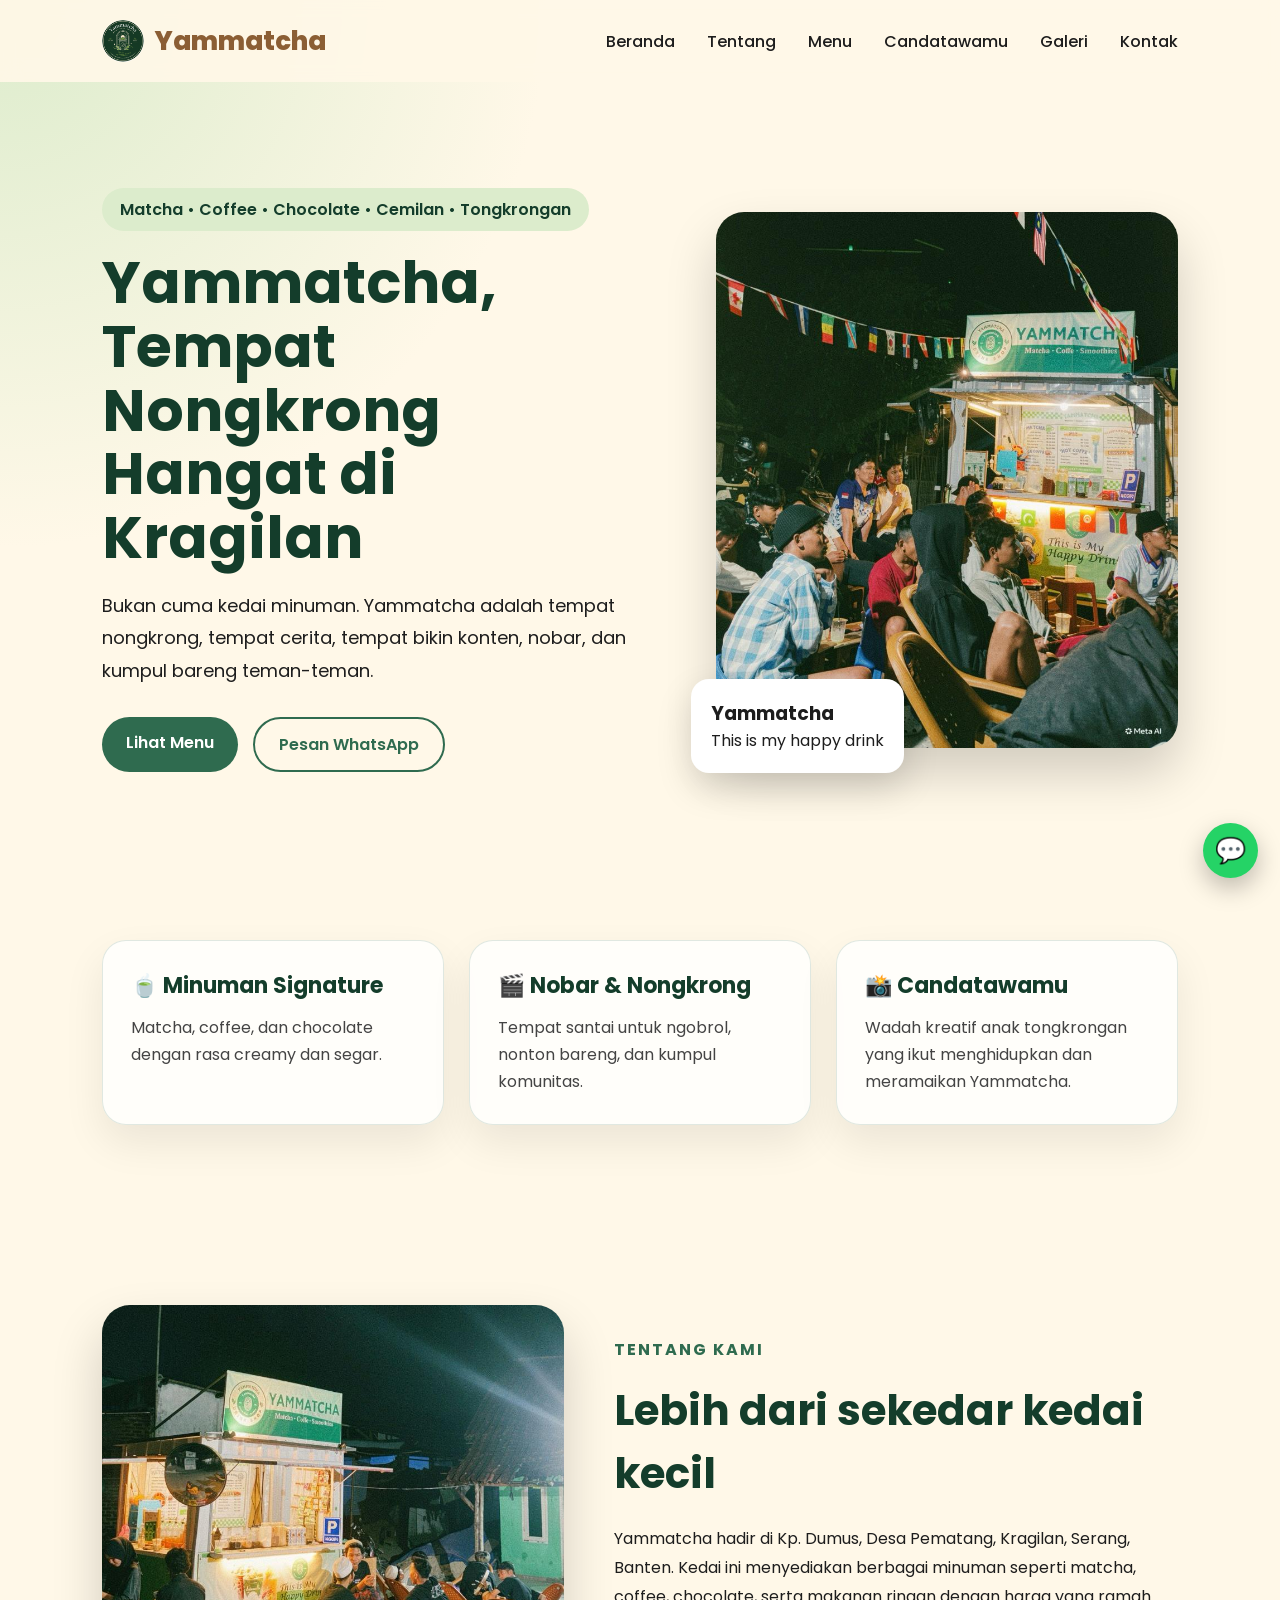
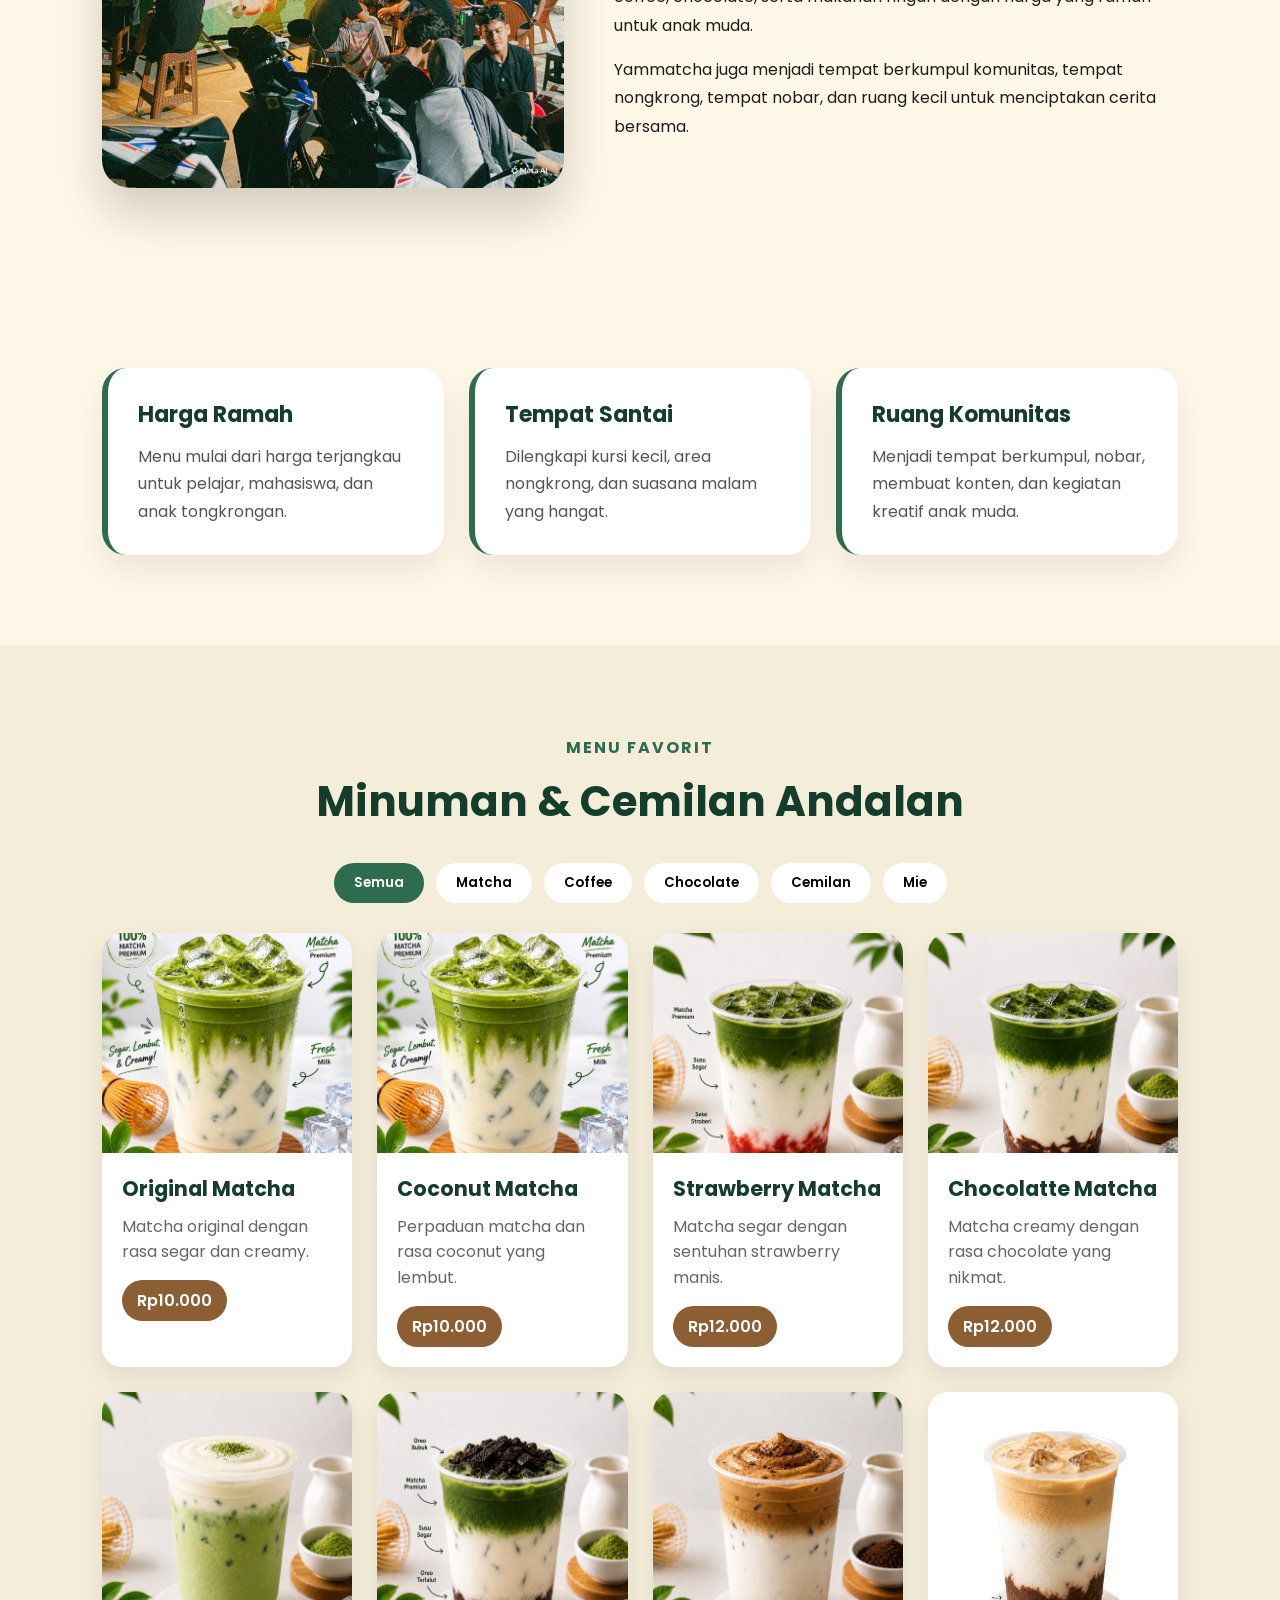
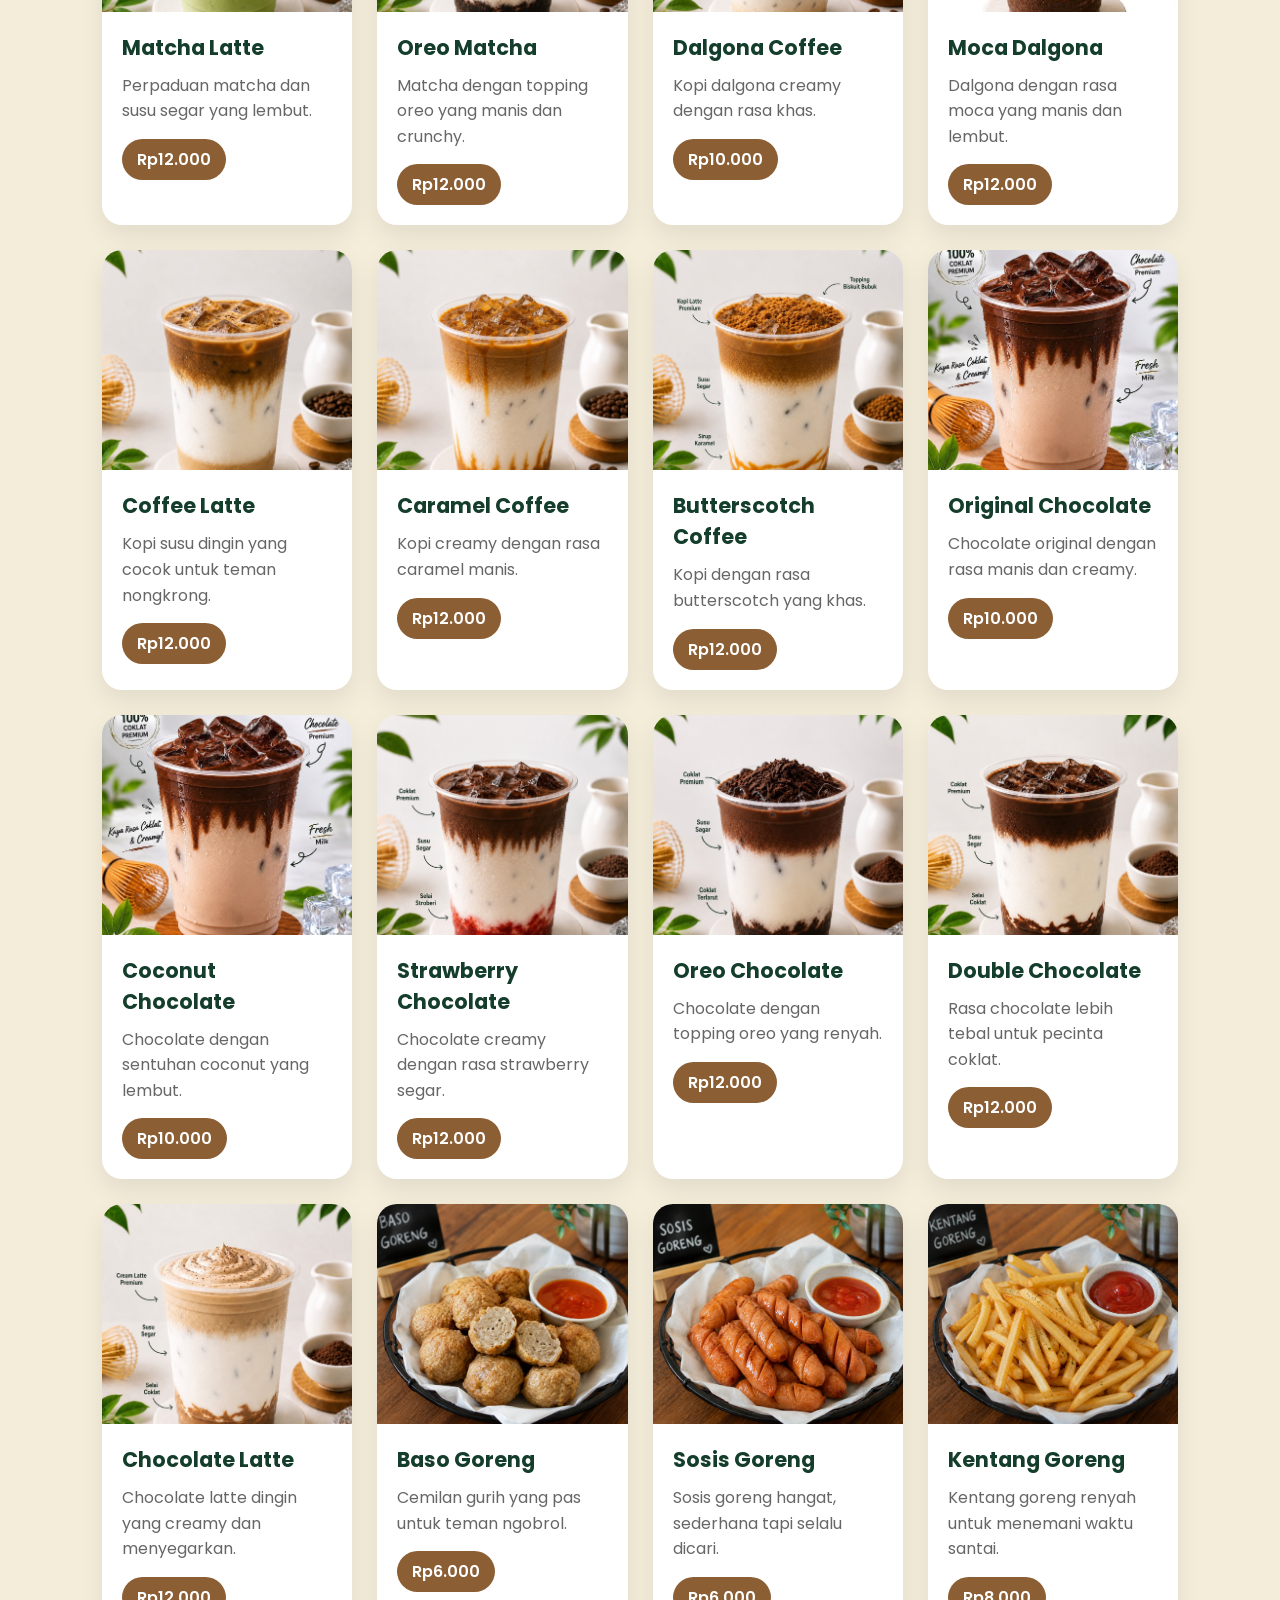
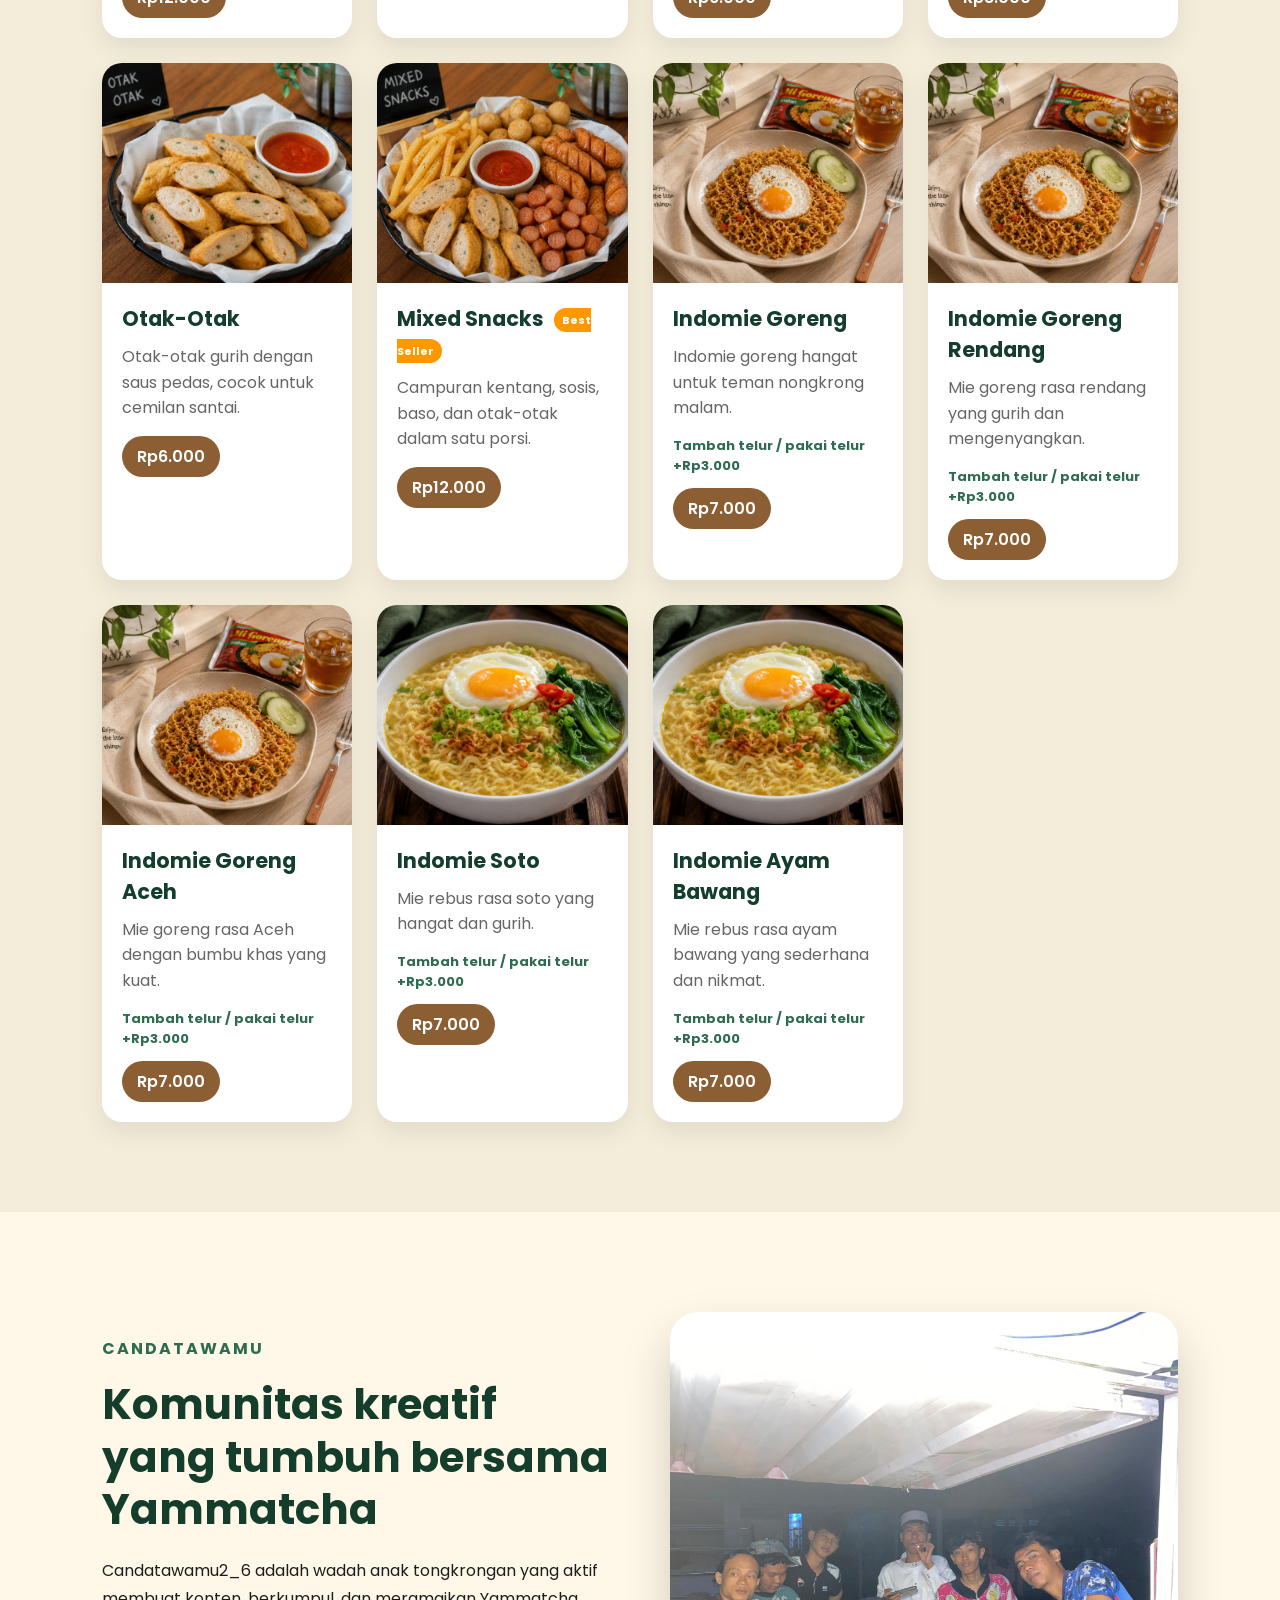
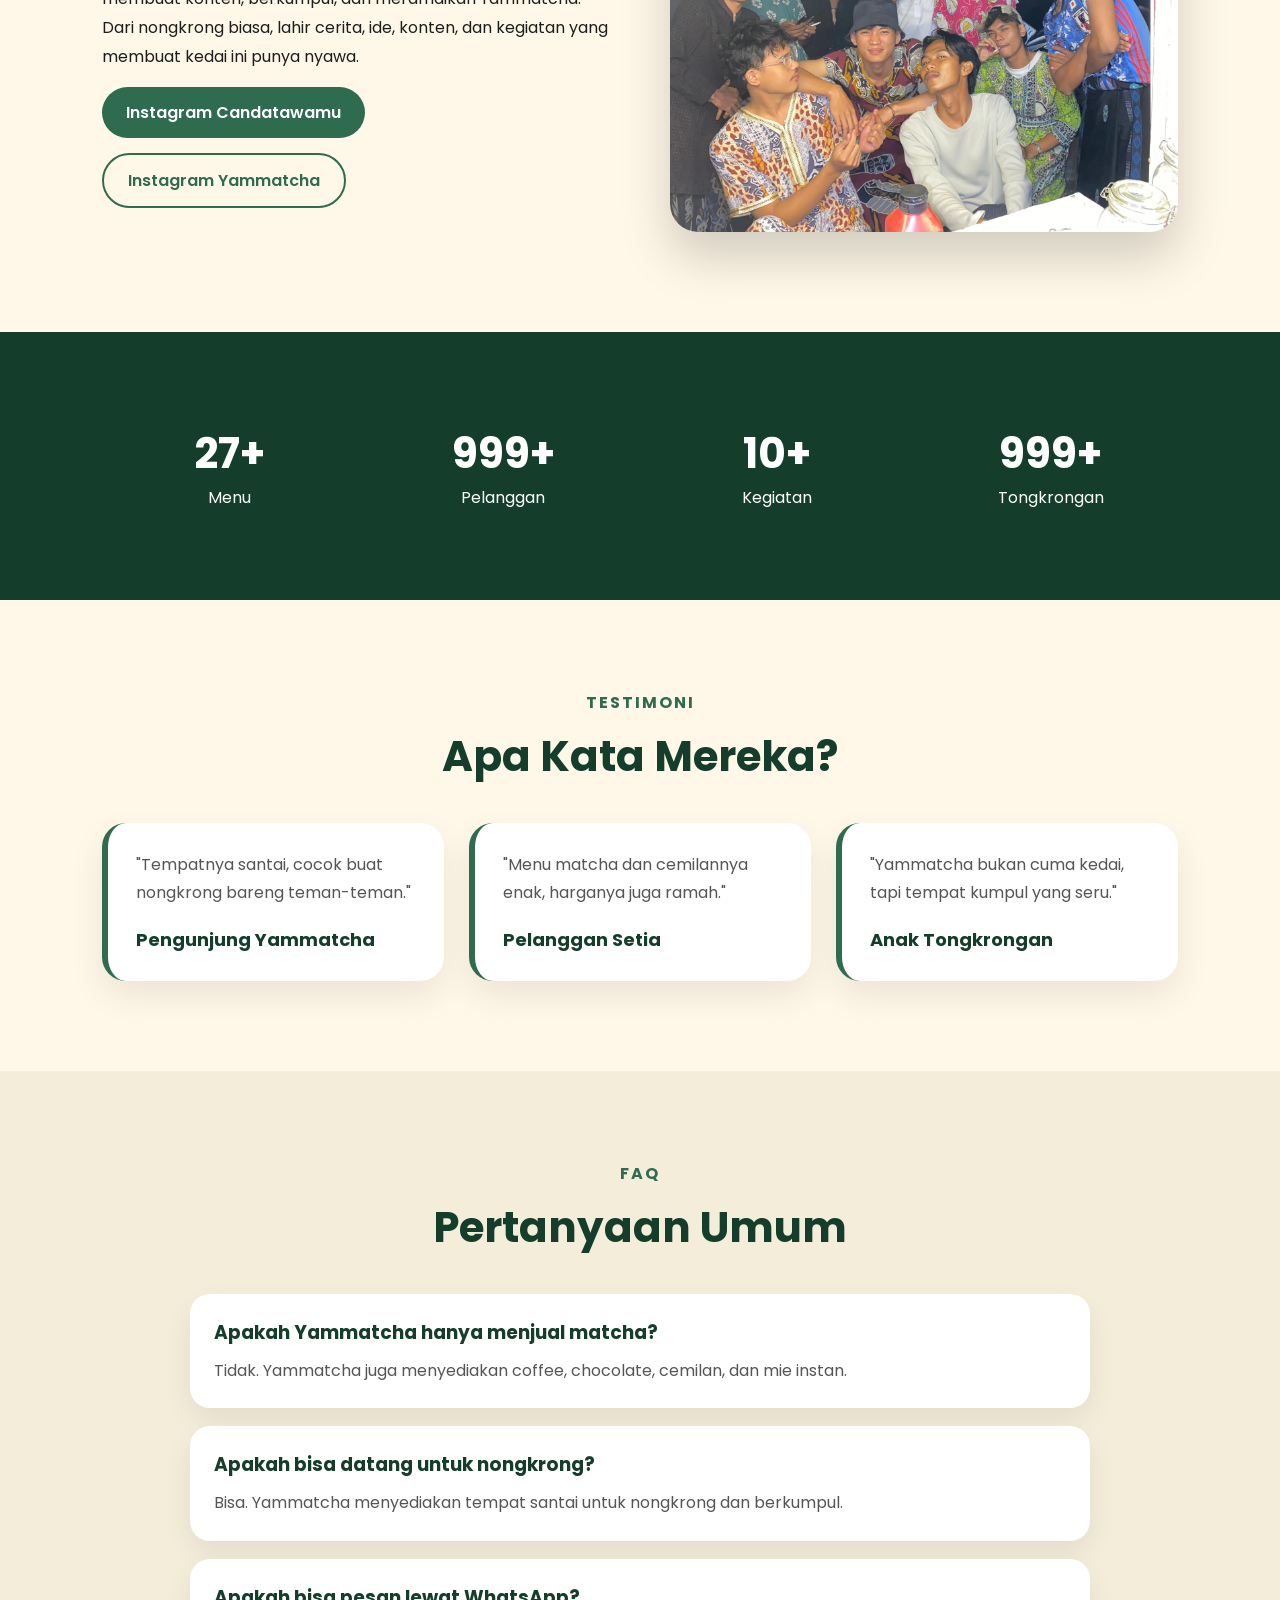
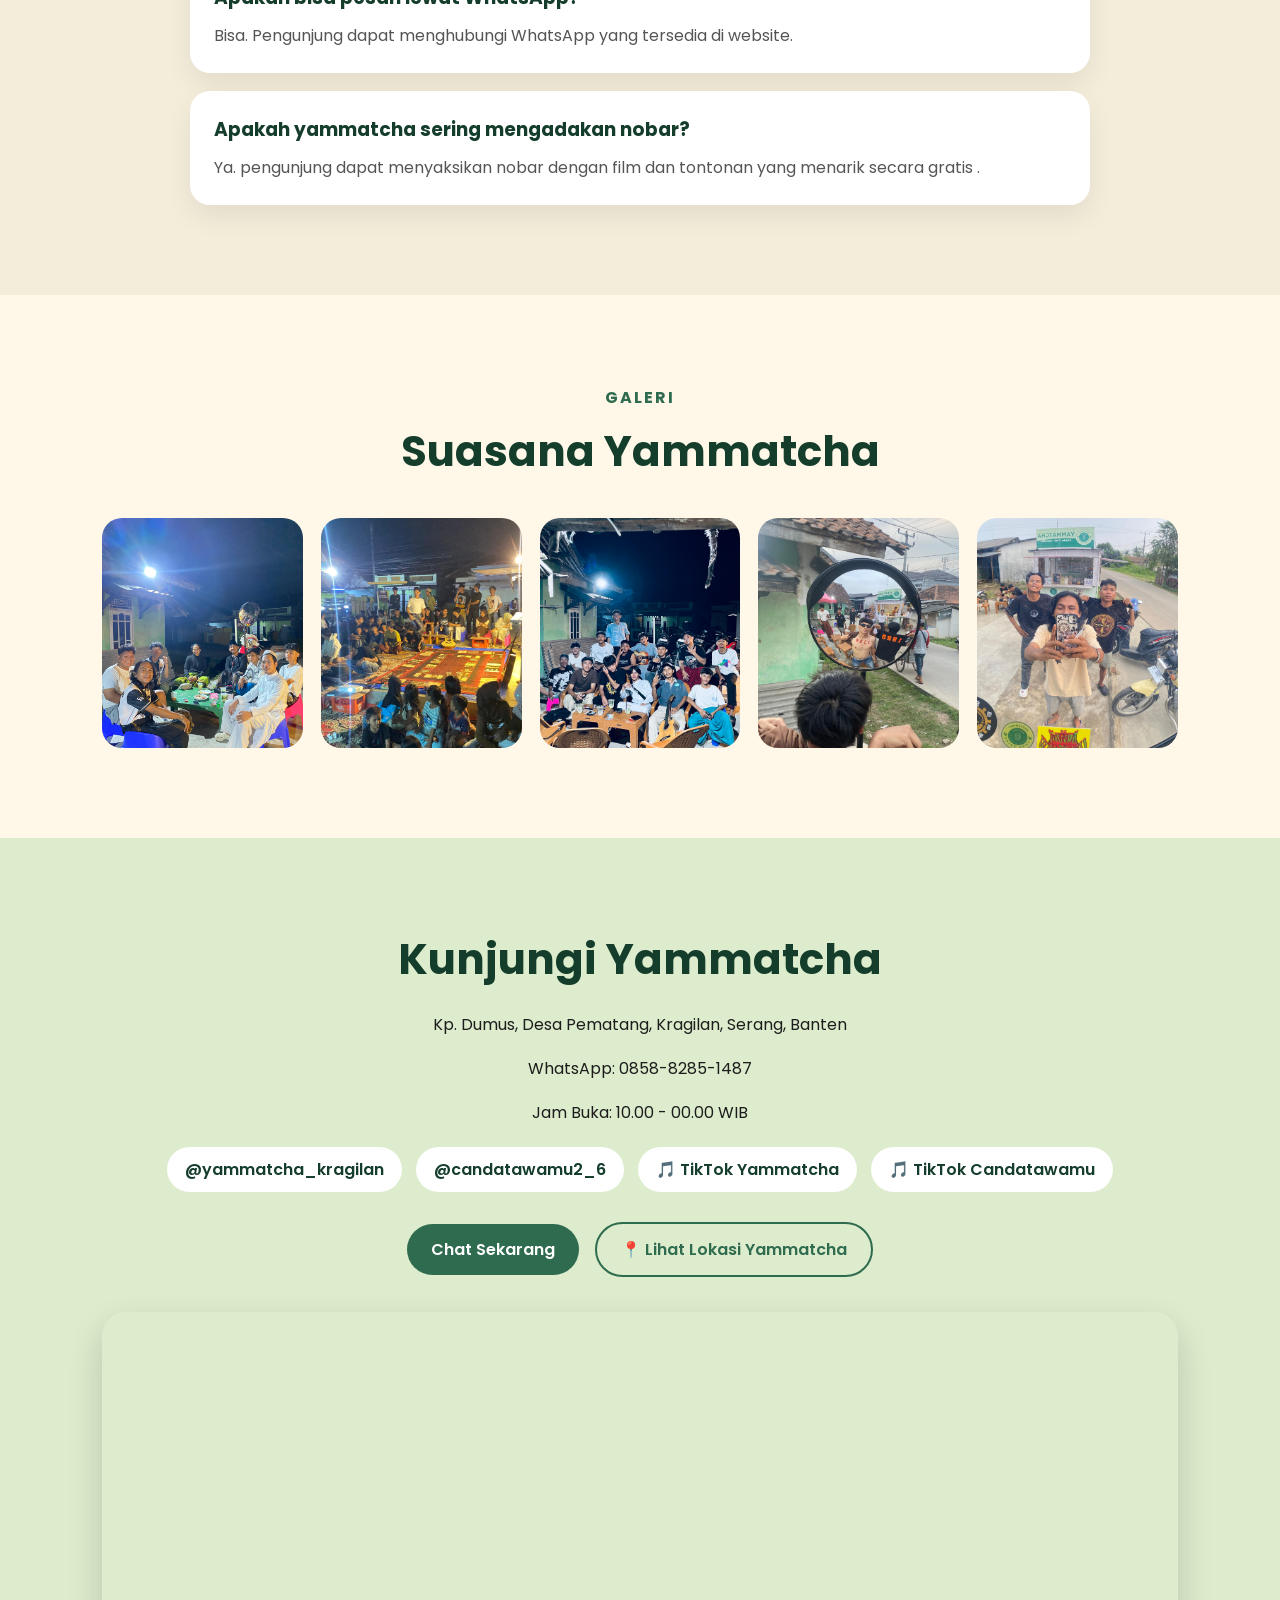
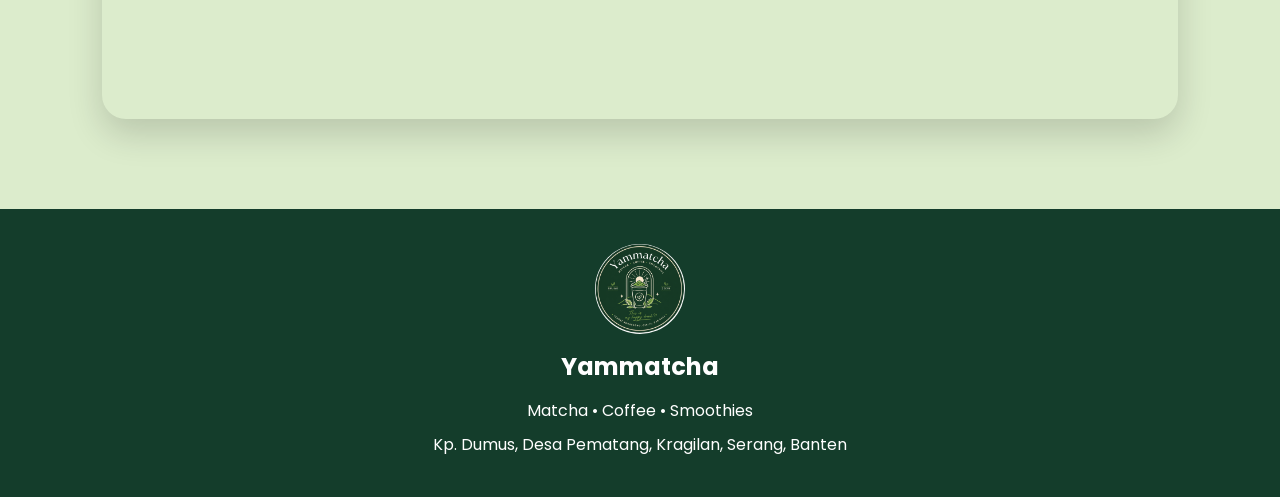
==== index.html @ e0a67d0a "first commit" ====
<!doctype html>
<html lang="id">
  <head>
    <meta charset="UTF-8" />
    <meta name="viewport" content="width=device-width, initial-scale=1.0" />
    <title>Yammatcha | Matcha, Coffee & Tongkrongan</title>
    <link rel="icon" href="img/logo-yammatcha.png" type="image/png" />
    <link rel="stylesheet" href="style.css" />
    <link rel="icon" href="img/logo.png" />

    <link rel="preconnect" href="https://fonts.googleapis.com" />
    <link
      href="https://fonts.googleapis.com/css2?family=Poppins:wght@400;500;600;700;800&family=Playfair+Display:wght@700&display=swap"
      rel="stylesheet"
    />
    <meta property="og:title" content="Yammatcha" />
    <meta
      property="og:description"
      content="Matcha, Coffee, Cemilan & Tongkrongan Kreatif di Kragilan"
    />
    <meta property="og:image" content="img/logo-yammatcha.png" />
  </head>

  <body>
    <header class="header">
      <a href="#home" class="logo">
        <img src="img/logo-yammatcha.png" alt="Logo Yammatcha" />
        <span>Yammatcha</span>
      </a>

      <nav class="navbar" id="navbar">
        <a href="#home">Beranda</a>
        <a href="#about">Tentang</a>
        <a href="#menu">Menu</a>
        <a href="#community">Candatawamu</a>
        <a href="#gallery">Galeri</a>
        <a href="#contact">Kontak</a>
      </nav>

      <button class="menu-btn" id="menuBtn">☰</button>
    </header>

    <section class="hero" id="home">
      <div class="hero-content">
        <p class="badge">Matcha • Coffee • Chocolate • Cemilan • Tongkrongan</p>
        <h1>Yammatcha, Tempat Nongkrong Hangat di Kragilan</h1>
        <p class="hero-text">
          Bukan cuma kedai minuman. Yammatcha adalah tempat nongkrong, tempat
          cerita, tempat bikin konten, nobar, dan kumpul bareng teman-teman.
        </p>

        <div class="hero-buttons">
          <a href="#menu" class="btn primary">Lihat Menu</a>
          <a
            href="https://wa.me/6285882851487"
            target="_blank"
            rel="noopener noreferrer"
            class="btn secondary"
          >
            Pesan WhatsApp
          </a>
        </div>
      </div>

      <div class="hero-card">
        <img src="img/profileyammatcha2.jpg" alt="Kedai Yammatcha" />
        <div class="floating-card">
          <h3>Yammatcha</h3>
          <p>This is my happy drink</p>
        </div>
      </div>
    </section>

    <section class="highlight">
      <div class="highlight-card">
        <h3>🍵 Minuman Signature</h3>
        <p>Matcha, coffee, dan chocolate dengan rasa creamy dan segar.</p>
      </div>

      <div class="highlight-card">
        <h3>🎬 Nobar & Nongkrong</h3>
        <p>Tempat santai untuk ngobrol, nonton bareng, dan kumpul komunitas.</p>
      </div>

      <div class="highlight-card">
        <h3>📸 Candatawamu</h3>
        <p>
          Wadah kreatif anak tongkrongan yang ikut menghidupkan dan meramaikan
          Yammatcha.
        </p>
      </div>
    </section>

    <section class="about" id="about">
      <div class="about-img">
        <img src="img/malambaru.jpg" alt="Suasana Kedai Yammatcha" />
      </div>

      <div class="about-text">
        <p class="section-label">Tentang Kami</p>
        <h2>Lebih dari sekedar kedai kecil</h2>
        <p>
          Yammatcha hadir di Kp. Dumus, Desa Pematang, Kragilan, Serang, Banten.
          Kedai ini menyediakan berbagai minuman seperti matcha, coffee,
          chocolate, serta makanan ringan dengan harga yang ramah untuk anak
          muda.
        </p>
        <p>
          Yammatcha juga menjadi tempat berkumpul komunitas, tempat nongkrong,
          tempat nobar, dan ruang kecil untuk menciptakan cerita bersama.
        </p>
      </div>
    </section>

    <section class="features">
      <div class="feature-card">
        <h3>Harga Ramah</h3>
        <p>
          Menu mulai dari harga terjangkau untuk pelajar, mahasiswa, dan anak
          tongkrongan.
        </p>
      </div>

      <div class="feature-card">
        <h3>Tempat Santai</h3>
        <p>
          Dilengkapi kursi kecil, area nongkrong, dan suasana malam yang hangat.
        </p>
      </div>

      <div class="feature-card">
        <h3>Ruang Komunitas</h3>
        <p>
          Menjadi tempat berkumpul, nobar, membuat konten, dan kegiatan kreatif
          anak muda.
        </p>
      </div>
    </section>

    <section class="menu-section" id="menu">
      <p class="section-label center">Menu Favorit</p>
      <h2 class="center-title">Minuman & Cemilan Andalan</h2>

      <div class="filter-buttons">
        <button class="filter active" data-category="all">Semua</button>
        <button class="filter" data-category="matcha">Matcha</button>
        <button class="filter" data-category="coffee">Coffee</button>
        <button class="filter" data-category="chocolate">Chocolate</button>
        <button class="filter" data-category="cemilan">Cemilan</button>
        <button class="filter" data-category="mie">Mie</button>
      </div>

      <div class="menu-grid">
        <div
          class="menu-card"
          data-category="matcha"
          data-name="Original Matcha"
          data-price="Rp10.000"
          data-desc="Matcha original dengan rasa segar dan creamy."
          data-img="img/menu/original-matcha.jpg"
        >
          <div class="menu-img">
            <img src="img/menu/original-matcha.jpg" alt="Original Matcha" />
          </div>
          <div class="menu-info">
            <h3>Original Matcha</h3>
            <p>Matcha original dengan rasa segar dan creamy.</p>
            <span>Rp10.000</span>
          </div>
        </div>

        <div
          class="menu-card"
          data-category="matcha"
          data-name="Coconut Matcha"
          data-price="Rp10.000"
          data-desc="Perpaduan matcha dan rasa coconut yang lembut."
          data-img="img/menu/coconut-matcha.jpg"
        >
          <div class="menu-img">
            <img src="img/menu/coconut-matcha.jpg" alt="Coconut Matcha" />
          </div>
          <div class="menu-info">
            <h3>Coconut Matcha</h3>
            <p>Perpaduan matcha dan rasa coconut yang lembut.</p>
            <span>Rp10.000</span>
          </div>
        </div>

        <div
          class="menu-card"
          data-category="matcha"
          data-name="Strawberry Matcha"
          data-price="Rp12.000"
          data-desc="Matcha segar dengan sentuhan strawberry manis."
          data-img="img/menu/strawberry-matcha.jpg"
        >
          <div class="menu-img">
            <img src="img/menu/strawberry-matcha.jpg" alt="Strawberry Matcha" />
          </div>
          <div class="menu-info">
            <h3>Strawberry Matcha</h3>
            <p>Matcha segar dengan sentuhan strawberry manis.</p>
            <span>Rp12.000</span>
          </div>
        </div>

        <div
          class="menu-card"
          data-category="matcha"
          data-name="Chocolatte Matcha"
          data-price="Rp12.000"
          data-desc="Matcha creamy dengan rasa chocolate yang nikmat."
          data-img="img/menu/chocolatte-matcha.jpg"
        >
          <div class="menu-img">
            <img src="img/menu/chocolatte-matcha.jpg" alt="Chocolatte Matcha" />
          </div>
          <div class="menu-info">
            <h3>Chocolatte Matcha</h3>
            <p>Matcha creamy dengan rasa chocolate yang nikmat.</p>
            <span>Rp12.000</span>
          </div>
        </div>

        <div
          class="menu-card"
          data-category="matcha"
          data-name="Matcha Latte"
          data-price="Rp12.000"
          data-desc="Perpaduan matcha dan susu segar yang lembut."
          data-img="img/menu/matcha-latte.jpg"
        >
          <div class="menu-img">
            <img src="img/menu/matcha-latte.jpg" alt="Matcha Latte" />
          </div>
          <div class="menu-info">
            <h3>Matcha Latte</h3>
            <p>Perpaduan matcha dan susu segar yang lembut.</p>
            <span>Rp12.000</span>
          </div>
        </div>

        <div
          class="menu-card"
          data-category="matcha"
          data-name="Oreo Matcha"
          data-price="Rp12.000"
          data-desc="Matcha dengan topping oreo yang manis dan crunchy."
          data-img="img/menu/oreo-matcha.jpg"
        >
          <div class="menu-img">
            <img src="img/menu/oreo-matcha.jpg" alt="Oreo Matcha" />
          </div>
          <div class="menu-info">
            <h3>Oreo Matcha</h3>
            <p>Matcha dengan topping oreo yang manis dan crunchy.</p>
            <span>Rp12.000</span>
          </div>
        </div>

        <div
          class="menu-card"
          data-category="coffee"
          data-name="Dalgona Coffee"
          data-price="Rp10.000"
          data-desc="Kopi dalgona creamy dengan rasa khas."
          data-img="img/menu/dalgona-coffee.jpg"
        >
          <div class="menu-img">
            <img src="img/menu/dalgona-coffee.jpg" alt="Dalgona Coffee" />
          </div>
          <div class="menu-info">
            <h3>Dalgona Coffee</h3>
            <p>Kopi dalgona creamy dengan rasa khas.</p>
            <span>Rp10.000</span>
          </div>
        </div>

        <div
          class="menu-card"
          data-category="coffee"
          data-name="Moca Dalgona"
          data-price="Rp12.000"
          data-desc="Dalgona dengan rasa moca yang manis dan lembut."
          data-img="img/menu/moca-dalgona.jpg"
        >
          <div class="menu-img">
            <img src="img/menu/moca-dalgona.jpg" alt="Moca Dalgona" />
          </div>
          <div class="menu-info">
            <h3>Moca Dalgona</h3>
            <p>Dalgona dengan rasa moca yang manis dan lembut.</p>
            <span>Rp12.000</span>
          </div>
        </div>

        <div
          class="menu-card"
          data-category="coffee"
          data-name="Coffee Latte"
          data-price="Rp12.000"
          data-desc="Kopi susu dingin yang cocok untuk teman nongkrong."
          data-img="img/menu/coffee-latte.jpg"
        >
          <div class="menu-img">
            <img src="img/menu/coffee-latte.jpg" alt="Coffee Latte" />
          </div>
          <div class="menu-info">
            <h3>Coffee Latte</h3>
            <p>Kopi susu dingin yang cocok untuk teman nongkrong.</p>
            <span>Rp12.000</span>
          </div>
        </div>

        <div
          class="menu-card"
          data-category="coffee"
          data-name="Caramel Coffee"
          data-price="Rp12.000"
          data-desc="Kopi creamy dengan rasa caramel manis."
          data-img="img/menu/caramel-coffee.jpg"
        >
          <div class="menu-img">
            <img src="img/menu/caramel-coffee.jpg" alt="Caramel Coffee" />
          </div>
          <div class="menu-info">
            <h3>Caramel Coffee</h3>
            <p>Kopi creamy dengan rasa caramel manis.</p>
            <span>Rp12.000</span>
          </div>
        </div>

        <div
          class="menu-card"
          data-category="coffee"
          data-name="Butterscotch Coffee"
          data-price="Rp12.000"
          data-desc="Kopi dengan rasa butterscotch yang khas."
          data-img="img/menu/butterscotch-coffee.jpg"
        >
          <div class="menu-img">
            <img
              src="img/menu/butterscotch-coffee.jpg"
              alt="Butterscotch Coffee"
            />
          </div>
          <div class="menu-info">
            <h3>Butterscotch Coffee</h3>
            <p>Kopi dengan rasa butterscotch yang khas.</p>
            <span>Rp12.000</span>
          </div>
        </div>

        <div
          class="menu-card"
          data-category="chocolate"
          data-name="Original Chocolate"
          data-price="Rp10.000"
          data-desc="Chocolate original dengan rasa manis dan creamy."
          data-img="img/menu/original-chocolate.jpg"
        >
          <div class="menu-img">
            <img
              src="img/menu/original-chocolate.jpg"
              alt="Original Chocolate"
            />
          </div>
          <div class="menu-info">
            <h3>Original Chocolate</h3>
            <p>Chocolate original dengan rasa manis dan creamy.</p>
            <span>Rp10.000</span>
          </div>
        </div>

        <div
          class="menu-card"
          data-category="chocolate"
          data-name="Coconut Chocolate"
          data-price="Rp10.000"
          data-desc="Chocolate dengan sentuhan coconut yang lembut."
          data-img="img/menu/coconut-chocolate.jpg"
        >
          <div class="menu-img">
            <img src="img/menu/coconut-chocolate.jpg" alt="Coconut Chocolate" />
          </div>
          <div class="menu-info">
            <h3>Coconut Chocolate</h3>
            <p>Chocolate dengan sentuhan coconut yang lembut.</p>
            <span>Rp10.000</span>
          </div>
        </div>

        <div
          class="menu-card"
          data-category="chocolate"
          data-name="Strawberry Chocolate"
          data-price="Rp12.000"
          data-desc="Chocolate creamy dengan rasa strawberry segar."
          data-img="img/menu/strawberry-chocolate.jpg"
        >
          <div class="menu-img">
            <img
              src="img/menu/strawberry-chocolate.jpg"
              alt="Strawberry Chocolate"
            />
          </div>
          <div class="menu-info">
            <h3>Strawberry Chocolate</h3>
            <p>Chocolate creamy dengan rasa strawberry segar.</p>
            <span>Rp12.000</span>
          </div>
        </div>

        <div
          class="menu-card"
          data-category="chocolate"
          data-name="Oreo Chocolate"
          data-price="Rp12.000"
          data-desc="Chocolate dengan topping oreo yang renyah."
          data-img="img/menu/oreo-chocolate.jpg"
        >
          <div class="menu-img">
            <img src="img/menu/oreo-chocolate.jpg" alt="Oreo Chocolate" />
          </div>
          <div class="menu-info">
            <h3>Oreo Chocolate</h3>
            <p>Chocolate dengan topping oreo yang renyah.</p>
            <span>Rp12.000</span>
          </div>
        </div>

        <div
          class="menu-card"
          data-category="chocolate"
          data-name="Double Chocolate"
          data-price="Rp12.000"
          data-desc="Rasa chocolate lebih tebal untuk pecinta coklat."
          data-img="img/menu/double-chocolate.jpg"
        >
          <div class="menu-img">
            <img src="img/menu/double-chocolate.jpg" alt="Double Chocolate" />
          </div>
          <div class="menu-info">
            <h3>Double Chocolate</h3>
            <p>Rasa chocolate lebih tebal untuk pecinta coklat.</p>
            <span>Rp12.000</span>
          </div>
        </div>

        <div
          class="menu-card"
          data-category="chocolate"
          data-name="Chocolate Latte"
          data-price="Rp12.000"
          data-desc="Chocolate latte dingin yang creamy dan menyegarkan."
          data-img="img/menu/chocolate-latte.jpg"
        >
          <div class="menu-img">
            <img src="img/menu/chocolate-latte.jpg" alt="Chocolate Latte" />
          </div>
          <div class="menu-info">
            <h3>Chocolate Latte</h3>
            <p>Chocolate latte dingin yang creamy dan menyegarkan.</p>
            <span>Rp12.000</span>
          </div>
        </div>

        <div
          class="menu-card"
          data-category="cemilan"
          data-name="Baso Goreng"
          data-price="Rp6.000"
          data-desc="Cemilan gurih yang pas untuk teman ngobrol."
          data-img="img/menu/baso-goreng.jpg"
        >
          <div class="menu-img">
            <img src="img/menu/baso-goreng.jpg" alt="Baso Goreng" />
          </div>
          <div class="menu-info">
            <h3>Baso Goreng</h3>
            <p>Cemilan gurih yang pas untuk teman ngobrol.</p>
            <span>Rp6.000</span>
          </div>
        </div>

        <div
          class="menu-card"
          data-category="cemilan"
          data-name="Sosis Goreng"
          data-price="Rp6.000"
          data-desc="Sosis goreng hangat, sederhana tapi selalu dicari."
          data-img="img/menu/sosis-goreng.jpg"
        >
          <div class="menu-img">
            <img src="img/menu/sosis-goreng.jpg" alt="Sosis Goreng" />
          </div>
          <div class="menu-info">
            <h3>Sosis Goreng</h3>
            <p>Sosis goreng hangat, sederhana tapi selalu dicari.</p>
            <span>Rp6.000</span>
          </div>
        </div>

        <div
          class="menu-card"
          data-category="cemilan"
          data-name="Kentang Goreng"
          data-price="Rp8.000"
          data-desc="Kentang goreng renyah untuk menemani waktu santai."
          data-img="img/menu/kentang-goreng.jpg"
        >
          <div class="menu-img">
            <img src="img/menu/kentang-goreng.jpg" alt="Kentang Goreng" />
          </div>
          <div class="menu-info">
            <h3>Kentang Goreng</h3>
            <p>Kentang goreng renyah untuk menemani waktu santai.</p>
            <span>Rp8.000</span>
          </div>
        </div>

        <div
          class="menu-card"
          data-category="cemilan"
          data-name="Otak-Otak"
          data-price="Rp6.000"
          data-desc="Otak-otak gurih dengan saus pedas, cocok untuk cemilan santai."
          data-img="img/menu/otak-otak.jpg"
        >
          <div class="menu-img">
            <img src="img/menu/otak-otak.jpg" alt="Otak-Otak" />
          </div>
          <div class="menu-info">
            <h3>Otak-Otak</h3>
            <p>
              Otak-otak gurih dengan saus pedas, cocok untuk cemilan santai.
            </p>
            <span>Rp6.000</span>
          </div>
        </div>

        <div
          class="menu-card"
          data-category="cemilan"
          data-name="Mixed Snacks"
          data-price="Rp12.000"
          data-desc="Campuran kentang, sosis, baso, dan otak-otak dalam satu porsi."
          data-img="img/menu/mixed-snacks.jpg"
        >
          <div class="menu-img">
            <img src="img/menu/mixed-snacks.jpg" alt="Mixed Snacks" />
          </div>
          <div class="menu-info">
            <h3>Mixed Snacks <small class="menu-badge">Best Seller</small></h3>
            <p>
              Campuran kentang, sosis, baso, dan otak-otak dalam satu porsi.
            </p>
            <span>Rp12.000</span>
          </div>
        </div>

        <div
          class="menu-card"
          data-category="mie"
          data-name="Indomie Goreng"
          data-price="Rp7.000"
          data-desc="Indomie goreng hangat, cocok untuk teman nongkrong malam. Bisa tambah telur +Rp3.000."
          data-img="img/menu/mie-goreng.jpg"
        >
          <div class="menu-img">
            <img src="img/menu/mie-goreng.jpg" alt="Indomie Goreng" />
          </div>
          <div class="menu-info">
            <h3>Indomie Goreng</h3>
            <p>Indomie goreng hangat untuk teman nongkrong malam.</p>
            <small class="menu-note">Tambah telur / pakai telur +Rp3.000</small>
            <span>Rp7.000</span>
          </div>
        </div>

        <div
          class="menu-card"
          data-category="mie"
          data-name="Indomie Goreng Rendang"
          data-price="Rp7.000"
          data-desc="Indomie goreng rasa rendang dengan cita rasa gurih. Bisa tambah telur +Rp3.000."
          data-img="img/menu/mie-goreng.jpg"
        >
          <div class="menu-img">
            <img src="img/menu/mie-goreng.jpg" alt="Indomie Goreng Rendang" />
          </div>
          <div class="menu-info">
            <h3>Indomie Goreng Rendang</h3>
            <p>Mie goreng rasa rendang yang gurih dan mengenyangkan.</p>
            <small class="menu-note">Tambah telur / pakai telur +Rp3.000</small>
            <span>Rp7.000</span>
          </div>
        </div>

        <div
          class="menu-card"
          data-category="mie"
          data-name="Indomie Goreng Aceh"
          data-price="Rp7.000"
          data-desc="Indomie goreng rasa Aceh dengan bumbu khas yang kuat. Bisa tambah telur +Rp3.000."
          data-img="img/menu/mie-goreng.jpg"
        >
          <div class="menu-img">
            <img src="img/menu/mie-goreng.jpg" alt="Indomie Goreng Aceh" />
          </div>
          <div class="menu-info">
            <h3>Indomie Goreng Aceh</h3>
            <p>Mie goreng rasa Aceh dengan bumbu khas yang kuat.</p>
            <small class="menu-note">Tambah telur / pakai telur +Rp3.000</small>
            <span>Rp7.000</span>
          </div>
        </div>

        <div
          class="menu-card"
          data-category="mie"
          data-name="Indomie Soto"
          data-price="Rp7.000"
          data-desc="Indomie soto rebus hangat dengan kuah gurih. Bisa tambah telur +Rp3.000."
          data-img="img/menu/mie-rebus.jpg"
        >
          <div class="menu-img">
            <img src="img/menu/mie-rebus.jpg" alt="Indomie Soto" />
          </div>
          <div class="menu-info">
            <h3>Indomie Soto</h3>
            <p>Mie rebus rasa soto yang hangat dan gurih.</p>
            <small class="menu-note">Tambah telur / pakai telur +Rp3.000</small>
            <span>Rp7.000</span>
          </div>
        </div>

        <div
          class="menu-card"
          data-category="mie"
          data-name="Indomie Ayam Bawang"
          data-price="Rp7.000"
          data-desc="Indomie ayam bawang rebus dengan kuah hangat dan rasa gurih. Bisa tambah telur +Rp3.000."
          data-img="img/menu/mie-rebus.jpg"
        >
          <div class="menu-img">
            <img src="img/menu/mie-rebus.jpg" alt="Indomie Ayam Bawang" />
          </div>

          <div class="menu-info">
            <h3>Indomie Ayam Bawang</h3>
            <p>Mie rebus rasa ayam bawang yang sederhana dan nikmat.</p>
            <small class="menu-note">Tambah telur / pakai telur +Rp3.000</small>
            <span>Rp7.000</span>
          </div>
        </div>
      </div>
    </section>

    <section class="community" id="community">
      <div class="community-text">
        <p class="section-label">Candatawamu</p>
        <h2>Komunitas kreatif yang tumbuh bersama Yammatcha</h2>
        <p>
          Candatawamu2_6 adalah wadah anak tongkrongan yang aktif membuat
          konten, berkumpul, dan meramaikan Yammatcha. Dari nongkrong biasa,
          lahir cerita, ide, konten, dan kegiatan yang membuat kedai ini punya
          nyawa.
        </p>

        <div class="social-buttons">
          <a
            href="https://www.instagram.com/candatawamu2_6"
            target="_blank"
            rel="noopener noreferrer"
            class="btn primary"
          >
            Instagram Candatawamu
          </a>

          <a
            href="https://www.instagram.com/yammatcha_kragilan"
            target="_blank"
            rel="noopener noreferrer"
            class="btn secondary"
          >
            Instagram Yammatcha
          </a>
        </div>
      </div>

      <div class="community-img">
        <img
          src="img/candatawamu26.jpg"
          alt="Kegiatan Candatawamu di Yammatcha"
        />
      </div>
    </section>

    <section class="stats">
      <div>
        <h3 class="counter" data-target="27">0</h3>
        <p>Menu</p>
      </div>
      <div>
        <h3 class="counter" data-target="999">0</h3>
        <p>Pelanggan</p>
      </div>
      <div>
        <h3 class="counter" data-target="10">0</h3>
        <p>Kegiatan</p>
      </div>
      <div>
        <h3 class="counter" data-target="999">0</h3>
        <p>Tongkrongan</p>
      </div>
    </section>

    <section class="testimonials">
      <p class="section-label center">Testimoni</p>
      <h2 class="center-title">Apa Kata Mereka?</h2>

      <div class="testimonial-grid">
        <div class="testimonial-card">
          <p>"Tempatnya santai, cocok buat nongkrong bareng teman-teman."</p>
          <h3>Pengunjung Yammatcha</h3>
        </div>
        <div class="testimonial-card">
          <p>"Menu matcha dan cemilannya enak, harganya juga ramah."</p>
          <h3>Pelanggan Setia</h3>
        </div>
        <div class="testimonial-card">
          <p>"Yammatcha bukan cuma kedai, tapi tempat kumpul yang seru."</p>
          <h3>Anak Tongkrongan</h3>
        </div>
      </div>
    </section>

    <section class="faq">
      <p class="section-label center">FAQ</p>
      <h2 class="center-title">Pertanyaan Umum</h2>

      <div class="faq-container">
        <div class="faq-item">
          <h3>Apakah Yammatcha hanya menjual matcha?</h3>
          <p>
            Tidak. Yammatcha juga menyediakan coffee, chocolate, cemilan, dan
            mie instan.
          </p>
        </div>

        <div class="faq-item">
          <h3>Apakah bisa datang untuk nongkrong?</h3>
          <p>
            Bisa. Yammatcha menyediakan tempat santai untuk nongkrong dan
            berkumpul.
          </p>
        </div>

        <div class="faq-item">
          <h3>Apakah bisa pesan lewat WhatsApp?</h3>
          <p>
            Bisa. Pengunjung dapat menghubungi WhatsApp yang tersedia di
            website.
          </p>
        </div>

        <div class="faq-item">
          <h3>Apakah yammatcha sering mengadakan nobar?</h3>
          <p>
            Ya. pengunjung dapat menyaksikan nobar dengan film dan tontonan yang
            menarik secara gratis .
          </p>
        </div>
      </div>
    </section>

    <section class="gallery" id="gallery">
      <p class="section-label center">Galeri</p>
      <h2 class="center-title">Suasana Yammatcha</h2>

      <div class="gallery-grid">
        <img src="img/menu/gabungan.jpg" alt="Yammatcha malam hari" />
        <img src="img/menu/nobarpesta.jpg" alt="Kedai Yammatcha" />
        <img src="img/menu/malam.jpg" alt="Original Matcha" />
        <img src="img/menu/persib.jpg" alt="Caramel Coffee" />
        <img src="img/menu/kaca.jpg" alt="Caramel Coffee" />
      </div>
    </section>

    <section class="contact" id="contact">
      <h2>Kunjungi Yammatcha</h2>
      <p>Kp. Dumus, Desa Pematang, Kragilan, Serang, Banten</p>
      <p>WhatsApp: 0858-8285-1487</p>
      <p>Jam Buka: 10.00 - 00.00 WIB</p>

      <div class="contact-social">
        <a
          href="https://www.instagram.com/yammatcha_kragilan"
          target="_blank"
          rel="noopener noreferrer"
        >
          @yammatcha_kragilan
        </a>

        <a
          href="https://www.instagram.com/candatawamu2_6"
          target="_blank"
          rel="noopener noreferrer"
        >
          @candatawamu2_6
        </a>

        <a
          href="https://www.tiktok.com/@yammatcha1"
          target="_blank"
          rel="noopener noreferrer"
        >
          🎵 TikTok Yammatcha
        </a>
        <a
          href="https://www.tiktok.com/@candatawamu2_6"
          target="_blank"
          rel="noopener noreferrer"
        >
          🎵 TikTok Candatawamu
        </a>
      </div>

      <a
        href="https://wa.me/6285882851487"
        target="_blank"
        rel="noopener noreferrer"
        class="btn primary"
      >
        Chat Sekarang
      </a>

      <a
        href="https://maps.app.goo.gl/CKvmiiS4Cj8uB3JX6"
        target="_blank"
        rel="noopener noreferrer"
        class="btn secondary"
      >
        📍 Lihat Lokasi Yammatcha
      </a>

      <div class="map-container">
        <iframe
          src="https://www.google.com/maps?q=-6.1653788,106.2647812&z=17&output=embed"
          width="100%"
          height="400"
          style="border: 0"
          allowfullscreen=""
          loading="lazy"
        >
        </iframe>
      </div>
    </section>

    <footer>
      <img
        src="img/logo-yammatcha.png"
        alt="Logo Yammatcha"
        class="footer-logo"
      />

      <h3>Yammatcha</h3>

      <p>Matcha • Coffee • Smoothies</p>

      <p>Kp. Dumus, Desa Pematang, Kragilan, Serang, Banten</p>
    </footer>

    <a
      href="https://wa.me/6285882851487"
      class="wa-float"
      target="_blank"
      rel="noopener noreferrer"
    >
      💬
    </a>

    <div class="menu-modal" id="menuModal">
      <div class="modal-content">
        <span id="closeModal">&times;</span>
        <img id="modalImg" src="" alt="Menu Yammatcha" />
        <h2 id="modalTitle"></h2>
        <p id="modalDesc"></p>
        <h3 id="modalPrice"></h3>
        <a
          id="orderBtn"
          target="_blank"
          rel="noopener noreferrer"
          class="btn primary"
        >
          Pesan via WhatsApp
        </a>
      </div>
    </div>

    <script src="script.js"></script>
  </body>
</html>
---- style.css ----
* {
  margin: 0;
  padding: 0;
  box-sizing: border-box;
  font-family: "Poppins", sans-serif;
}

:root {
  --green: #2f6b4f;
  --dark-green: #143d2b;
  --light-green: #dceccc;
  --cream: #fff8e8;
  --brown: #8b5e34;
  --black: #1d1d1d;
  --white: #ffffff;
}

html {
  scroll-behavior: smooth;
}

body {
  background: var(--cream);
  color: var(--black);
}

/* HEADER */
.header {
  width: 100%;
  padding: 20px 8%;
  display: flex;
  justify-content: space-between;
  align-items: center;
  background: rgba(255, 248, 232, 0.92);
  backdrop-filter: blur(10px);
  position: fixed;
  top: 0;
  z-index: 1000;
}

.logo {
  font-size: 26px;
  font-weight: 800;
  color: var(--dark-green);
  text-decoration: none;
}

.logo span {
  color: var(--brown);
}

.navbar a {
  margin-left: 28px;
  text-decoration: none;
  color: var(--black);
  font-weight: 500;
  transition: 0.3s;
}

.navbar a:hover {
  color: var(--green);
}

.menu-btn {
  display: none;
  border: none;
  background: var(--green);
  color: white;
  font-size: 24px;
  padding: 6px 12px;
  border-radius: 8px;
  cursor: pointer;
}

/* GENERAL */
section {
  padding: 90px 8%;
}

.section-label {
  color: var(--green);
  font-weight: 700;
  text-transform: uppercase;
  letter-spacing: 2px;
  margin-bottom: 10px;
}

.center,
.center-title {
  text-align: center;
}

.center-title {
  font-size: 42px;
  color: var(--dark-green);
  margin-bottom: 20px;
}

/* BUTTON */
.hero-buttons,
.social-buttons {
  display: flex;
  gap: 15px;
  flex-wrap: wrap;
}

.btn {
  display: inline-block;
  padding: 13px 24px;
  border-radius: 40px;
  text-decoration: none;
  font-weight: 600;
  transition: 0.3s;
}

.primary {
  background: var(--green);
  color: white;
}

.secondary {
  border: 2px solid var(--green);
  color: var(--green);
  background: transparent;
}

.btn:hover {
  transform: translateY(-4px);
}

/* HERO */
.hero {
  min-height: 100vh;
  padding: 130px 8% 70px;
  display: grid;
  grid-template-columns: 1.1fr 0.9fr;
  gap: 50px;
  align-items: center;
  background:
    radial-gradient(circle at top left, #dceccc, transparent 35%), var(--cream);
}

.badge {
  display: inline-block;
  background: var(--light-green);
  color: var(--dark-green);
  padding: 9px 18px;
  border-radius: 40px;
  font-weight: 600;
  margin-bottom: 20px;
}

.hero h1 {
  font-size: 58px;
  line-height: 1.1;
  color: var(--dark-green);
  margin-bottom: 20px;
}

.hero-text {
  font-size: 18px;
  line-height: 1.8;
  max-width: 620px;
  margin-bottom: 30px;
}

.hero-card {
  position: relative;
}

.hero-card img,
.about-img img,
.community-img img {
  width: 100%;
  border-radius: 28px;
  box-shadow: 0 25px 50px rgba(0, 0, 0, 0.18);
}

.floating-card {
  position: absolute;
  bottom: -25px;
  left: -25px;
  background: white;
  padding: 20px;
  border-radius: 18px;
  box-shadow: 0 15px 35px rgba(0, 0, 0, 0.15);
}

/* HIGHLIGHT */
.highlight {
  padding: 40px 8% 90px;
  display: grid;
  grid-template-columns: repeat(3, 1fr);
  gap: 25px;
  background: var(--cream);
}

.highlight-card {
  background: rgba(255, 255, 255, 0.78);
  padding: 28px;
  border-radius: 24px;
  box-shadow: 0 18px 40px rgba(0, 0, 0, 0.08);
  border: 1px solid rgba(47, 107, 79, 0.15);
  transition: 0.3s;
}

.highlight-card:hover {
  transform: translateY(-10px);
  background: white;
}

.highlight-card h3 {
  color: var(--dark-green);
  margin-bottom: 12px;
  font-size: 22px;
}

.highlight-card p {
  line-height: 1.7;
  color: #444;
}

/* ABOUT */
.about {
  display: grid;
  grid-template-columns: 0.9fr 1.1fr;
  gap: 50px;
  align-items: center;
}

.about h2,
.community h2,
.contact h2 {
  font-size: 42px;
  color: var(--dark-green);
  margin-bottom: 20px;
}

.about p,
.community p,
.contact p {
  line-height: 1.8;
  margin-bottom: 15px;
}

/* FEATURES */
.features {
  display: grid;
  grid-template-columns: repeat(3, 1fr);
  gap: 25px;
  background: var(--cream);
}

.feature-card {
  background: white;
  padding: 30px;
  border-radius: 24px;
  box-shadow: 0 15px 35px rgba(0, 0, 0, 0.08);
  border-left: 6px solid var(--green);
  transition: 0.3s;
}

.feature-card:hover {
  transform: translateY(-8px);
}

.feature-card h3 {
  color: var(--dark-green);
  margin-bottom: 12px;
  font-size: 22px;
}

.feature-card p {
  color: #555;
  line-height: 1.7;
}

/* COMMUNITY */
.community {
  display: grid;
  grid-template-columns: 1fr 1fr;
  gap: 60px;
  align-items: center;
  min-height: 80vh;
}

.community-text {
  max-width: 620px;
}

.community h2 {
  line-height: 1.25;
}

.community-img img {
  width: 100%;
  height: 520px;
  object-fit: cover;
  object-position: center;
  border-radius: 28px;
  box-shadow: 0 25px 50px rgba(0, 0, 0, 0.18);
}

/* MENU */
.menu-section {
  background: #f4edda;
}

.filter-buttons {
  display: flex;
  justify-content: center;
  gap: 12px;
  margin: 30px 0;
  flex-wrap: wrap;
}

.filter {
  border: none;
  background: white;
  padding: 10px 20px;
  border-radius: 30px;
  cursor: pointer;
  font-weight: 600;
  transition: 0.3s;
}

.filter.active,
.filter:hover {
  background: var(--green);
  color: white;
}

.menu-grid {
  display: grid;
  grid-template-columns: repeat(4, 1fr);
  gap: 25px;
}

.menu-card {
  background: white;
  border-radius: 20px;
  overflow: hidden;
  box-shadow: 0 10px 25px rgba(0, 0, 0, 0.08);
  transition: 0.4s ease;
  cursor: pointer;
}

.menu-card:hover {
  transform: translateY(-10px);
  box-shadow: 0 15px 35px rgba(0, 0, 0, 0.15);
}

.menu-img {
  height: 220px;
  overflow: hidden;
  background: #e7ead8;
}

.menu-img img {
  width: 100%;
  height: 100%;
  object-fit: cover;
  transition: 0.5s;
}

.menu-card:hover .menu-img img {
  transform: scale(1.08);
}

.menu-info {
  padding: 20px;
}

.menu-info h3 {
  font-size: 1.3rem;
  margin-bottom: 10px;
  color: var(--dark-green);
}

.menu-info p {
  color: #666;
  line-height: 1.6;
  margin-bottom: 15px;
}

.menu-info span {
  display: inline-block;
  background: var(--brown);
  color: white;
  padding: 8px 15px;
  border-radius: 30px;
  font-weight: 600;
}

.menu-badge {
  background: #ff9800;
  color: white;
  padding: 4px 8px;
  border-radius: 12px;
  font-size: 11px;
  margin-left: 6px;
  vertical-align: middle;
}
.menu-note {
  display: block;
  color: var(--green);
  font-weight: 700;
  margin-bottom: 12px;
  font-size: 13px;
}

/* STATS */
.stats {
  background: var(--dark-green);
  color: white;
  display: grid;
  grid-template-columns: repeat(4, 1fr);
  text-align: center;
  gap: 20px;
}

.stats h3 {
  font-size: 42px;
}

/* TESTIMONIALS */
.testimonials {
  background: var(--cream);
}

.testimonial-grid {
  display: grid;
  grid-template-columns: repeat(3, 1fr);
  gap: 25px;
  margin-top: 35px;
}

.testimonial-card {
  background: white;
  padding: 28px;
  border-radius: 24px;
  box-shadow: 0 15px 35px rgba(0, 0, 0, 0.08);
  border-left: 6px solid var(--green);
}

.testimonial-card p {
  color: #555;
  line-height: 1.8;
  margin-bottom: 18px;
}

.testimonial-card h3 {
  color: var(--dark-green);
  font-size: 18px;
}

/* FAQ */
.faq {
  background: #f4edda;
}

.faq-container {
  max-width: 900px;
  margin: 35px auto 0;
  display: grid;
  gap: 18px;
}

.faq-item {
  background: white;
  padding: 24px;
  border-radius: 20px;
  box-shadow: 0 12px 28px rgba(0, 0, 0, 0.07);
}

.faq-item h3 {
  color: var(--dark-green);
  margin-bottom: 10px;
}

.faq-item p {
  color: #555;
  line-height: 1.7;
}

/* GALLERY */
.gallery-grid {
  display: grid;
  grid-template-columns: repeat(5, 1fr);
  gap: 18px;
  margin-top: 35px;
}

.gallery-grid img {
  width: 100%;
  height: 230px;
  object-fit: cover;
  border-radius: 20px;
  transition: 0.3s;
}

.gallery-grid img:hover {
  transform: scale(1.04);
}

/* CONTACT */
.contact {
  text-align: center;
  background: var(--light-green);
}

.contact-social {
  display: flex;
  justify-content: center;
  gap: 14px;
  flex-wrap: wrap;
  margin: 20px 0;
}

.contact-social a {
  color: var(--dark-green);
  background: white;
  padding: 10px 18px;
  border-radius: 30px;
  text-decoration: none;
  font-weight: 600;
  transition: 0.3s;
}

.contact-social a:hover {
  background: var(--green);
  color: white;
  transform: translateY(-4px);
}

.contact .btn {
  display: inline-block;
  margin: 10px 6px 0;
}

/* MAP */
.map-container {
  margin-top: 35px;
  border-radius: 24px;
  overflow: hidden;
  box-shadow: 0 15px 35px rgba(0, 0, 0, 0.16);
}

/* FOOTER */
footer {
  text-align: center;
  padding: 25px;
  background: var(--dark-green);
  color: white;
}

/* WHATSAPP FLOAT */
.wa-float {
  position: fixed;
  right: 22px;
  bottom: 22px;
  width: 55px;
  height: 55px;
  background: #25d366;
  color: white;
  border-radius: 50%;
  display: grid;
  place-items: center;
  font-size: 25px;
  text-decoration: none;
  box-shadow: 0 10px 25px rgba(0, 0, 0, 0.25);
  z-index: 999;
}

/* REVEAL ANIMATION */
.reveal {
  opacity: 0;
  transform: translateY(40px);
  transition: 0.8s ease;
}

.reveal.active {
  opacity: 1;
  transform: translateY(0);
}

/* RESPONSIVE TABLET */
@media (max-width: 900px) {
  .menu-btn {
    display: block;
  }

  .navbar {
    position: absolute;
    top: 80px;
    right: 8%;
    background: white;
    width: 230px;
    padding: 20px;
    border-radius: 20px;
    display: none;
    box-shadow: 0 20px 40px rgba(0, 0, 0, 0.15);
  }

  .navbar.active {
    display: block;
  }

  .navbar a {
    display: block;
    margin: 15px 0;
  }

  .hero,
  .about,
  .community {
    grid-template-columns: 1fr;
  }

  .hero h1 {
    font-size: 42px;
  }

  .highlight,
  .features,
  .testimonial-grid {
    grid-template-columns: 1fr;
  }

  .community-img img {
    height: 360px;
  }

  .menu-grid {
    grid-template-columns: repeat(2, 1fr);
  }

  .gallery-grid {
    grid-template-columns: repeat(2, 1fr);
  }

  .stats {
    grid-template-columns: repeat(2, 1fr);
  }
}

/* RESPONSIVE MOBILE */
@media (max-width: 520px) {
  section {
    padding: 70px 6%;
  }

  .header {
    padding: 18px 6%;
  }

  .hero {
    padding-top: 120px;
  }

  .hero h1 {
    font-size: 34px;
  }

  .hero-text {
    font-size: 16px;
  }

  .floating-card {
    left: 15px;
    bottom: -20px;
  }

  .menu-grid,
  .gallery-grid,
  .stats {
    grid-template-columns: 1fr;
  }

  .community-img img {
    height: 300px;
  }

  .about h2,
  .community h2,
  .center-title,
  .contact h2 {
    font-size: 32px;
  }

  .wa-float {
    width: 50px;
    height: 50px;
    font-size: 22px;
  }
}
@media (max-width: 520px) {
  .hero-buttons,
  .social-buttons {
    flex-direction: column;
  }

  .hero-buttons .btn,
  .social-buttons .btn,
  .contact .btn {
    width: 100%;
    text-align: center;
  }

  .contact-social a {
    width: 100%;
    text-align: center;
  }

  .map-container iframe {
    height: 300px;
  }
}
.loader {
  position: fixed;
  inset: 0;
  background: var(--cream);
  display: grid;
  place-items: center;
  z-index: 9999;
}

.loader span {
  color: var(--dark-green);
  font-weight: 800;
  font-size: 28px;
}

.menu-modal {
  display: none;
  position: fixed;
  inset: 0;
  background: rgba(0, 0, 0, 0.75);
  z-index: 9999;
  justify-content: center;
  align-items: center;
  padding: 20px;
}

.menu-modal.active {
  display: flex;
}

.modal-content {
  background: white;
  width: 100%;
  max-width: 600px;
  border-radius: 24px;
  overflow: hidden;
  position: relative;
}

.modal-content img {
  width: 100%;
  height: 350px;
  object-fit: cover;
}

.modal-content h2,
.modal-content p,
.modal-content h3 {
  padding: 0 25px;
}

.modal-content h2 {
  margin-top: 20px;
}

.modal-content h3 {
  color: var(--brown);
  margin: 15px 0;
}

.modal-content .btn {
  display: block;
  margin: 20px 25px 25px;
  text-align: center;
}

#closeModal {
  position: absolute;
  top: 15px;
  right: 20px;
  color: white;
  font-size: 35px;
  cursor: pointer;
  font-weight: bold;
}

.logo {
  display: flex;
  align-items: center;
  gap: 10px;
}

.logo img {
  width: 42px;
  height: 42px;
  border-radius: 50%;
}

.footer-logo {
  width: 90px;
  height: 90px;
  border-radius: 50%;
  margin-bottom: 15px;
}

footer h3 {
  margin-bottom: 10px;
}

/* TAMBAHAN RESPONSIVE BIAR MOBILE LEBIH RAPI */
html,
body {
  max-width: 100%;
  overflow-x: hidden;
}

img {
  max-width: 100%;
  display: block;
}

section {
  scroll-margin-top: 90px;
}

@media (max-width: 520px) {
  .header {
    padding: 14px 5%;
  }

  .logo {
    font-size: 20px;
  }

  .logo img {
    width: 36px;
    height: 36px;
  }

  .menu-btn {
    font-size: 22px;
    padding: 6px 11px;
  }

  .navbar {
    position: fixed;
    top: 70px;
    left: 5%;
    right: 5%;
    width: auto;
    max-height: calc(100vh - 90px);
    overflow-y: auto;
    border-radius: 18px;
  }

  .hero {
    min-height: auto;
    padding: 110px 5% 50px;
    gap: 30px;
  }

  .badge {
    font-size: 12px;
    line-height: 1.5;
  }

  .hero h1 {
    font-size: 30px;
    line-height: 1.2;
  }

  .hero-text {
    font-size: 15px;
    line-height: 1.7;
  }

  .hero-card img,
  .about-img img,
  .community-img img {
    border-radius: 20px;
  }

  .floating-card {
    position: static;
    margin-top: 14px;
    width: 100%;
  }

  .highlight,
  .features,
  .about,
  .community,
  .menu-section,
  .testimonials,
  .faq,
  .gallery,
  .contact {
    padding-left: 5%;
    padding-right: 5%;
  }

  .about h2,
  .community h2,
  .center-title,
  .contact h2 {
    font-size: 28px;
    line-height: 1.25;
  }

  .filter-buttons {
    justify-content: flex-start;
    flex-wrap: nowrap;
    overflow-x: auto;
    padding-bottom: 8px;
  }

  .filter {
    flex: 0 0 auto;
    font-size: 13px;
    padding: 9px 16px;
  }

  .menu-grid {
    grid-template-columns: 1fr;
    gap: 20px;
  }

  .menu-img {
    height: 190px;
  }

  .menu-info {
    padding: 18px;
  }

  .menu-info h3 {
    font-size: 1.15rem;
  }

  .stats {
    gap: 16px;
  }

  .stats h3 {
    font-size: 34px;
  }

  .gallery-grid img {
    height: 200px;
  }

  .modal-content {
    max-height: 90vh;
    overflow-y: auto;
    border-radius: 18px;
  }

  .modal-content img {
    height: 220px;
  }

  .modal-content h2,
  .modal-content p,
  .modal-content h3 {
    padding: 0 18px;
  }

  .modal-content .btn {
    margin: 18px;
  }

  #closeModal {
    top: 10px;
    right: 16px;
    font-size: 32px;
  }

  .wa-float {
    right: 16px;
    bottom: 16px;
  }
}

@media (max-width: 380px) {
  .hero h1 {
    font-size: 27px;
  }

  .center-title {
    font-size: 26px;
  }

  .menu-img {
    height: 175px;
  }
}

/* FOOTER BIAR LOGO TENGAH DAN RAPI */
footer {
  text-align: center;
  padding: 35px 6%;
  background: var(--dark-green);
  color: white;

  display: flex;
  flex-direction: column;
  align-items: center;
  justify-content: center;
}

.footer-logo {
  width: 90px;
  height: 90px;
  border-radius: 50%;
  margin: 0 auto 15px;
  object-fit: cover;
  display: block;
}

footer h3 {
  margin-bottom: 10px;
  font-size: 24px;
}

footer p {
  margin: 4px 0;
  line-height: 1.6;
}

/* FOOTER MOBILE */
@media (max-width: 520px) {
  footer {
    padding: 30px 8%;
  }

  .footer-logo {
    width: 75px;
    height: 75px;
  }

  footer h3 {
    font-size: 22px;
  }

  footer p {
    font-size: 14px;
  }
}
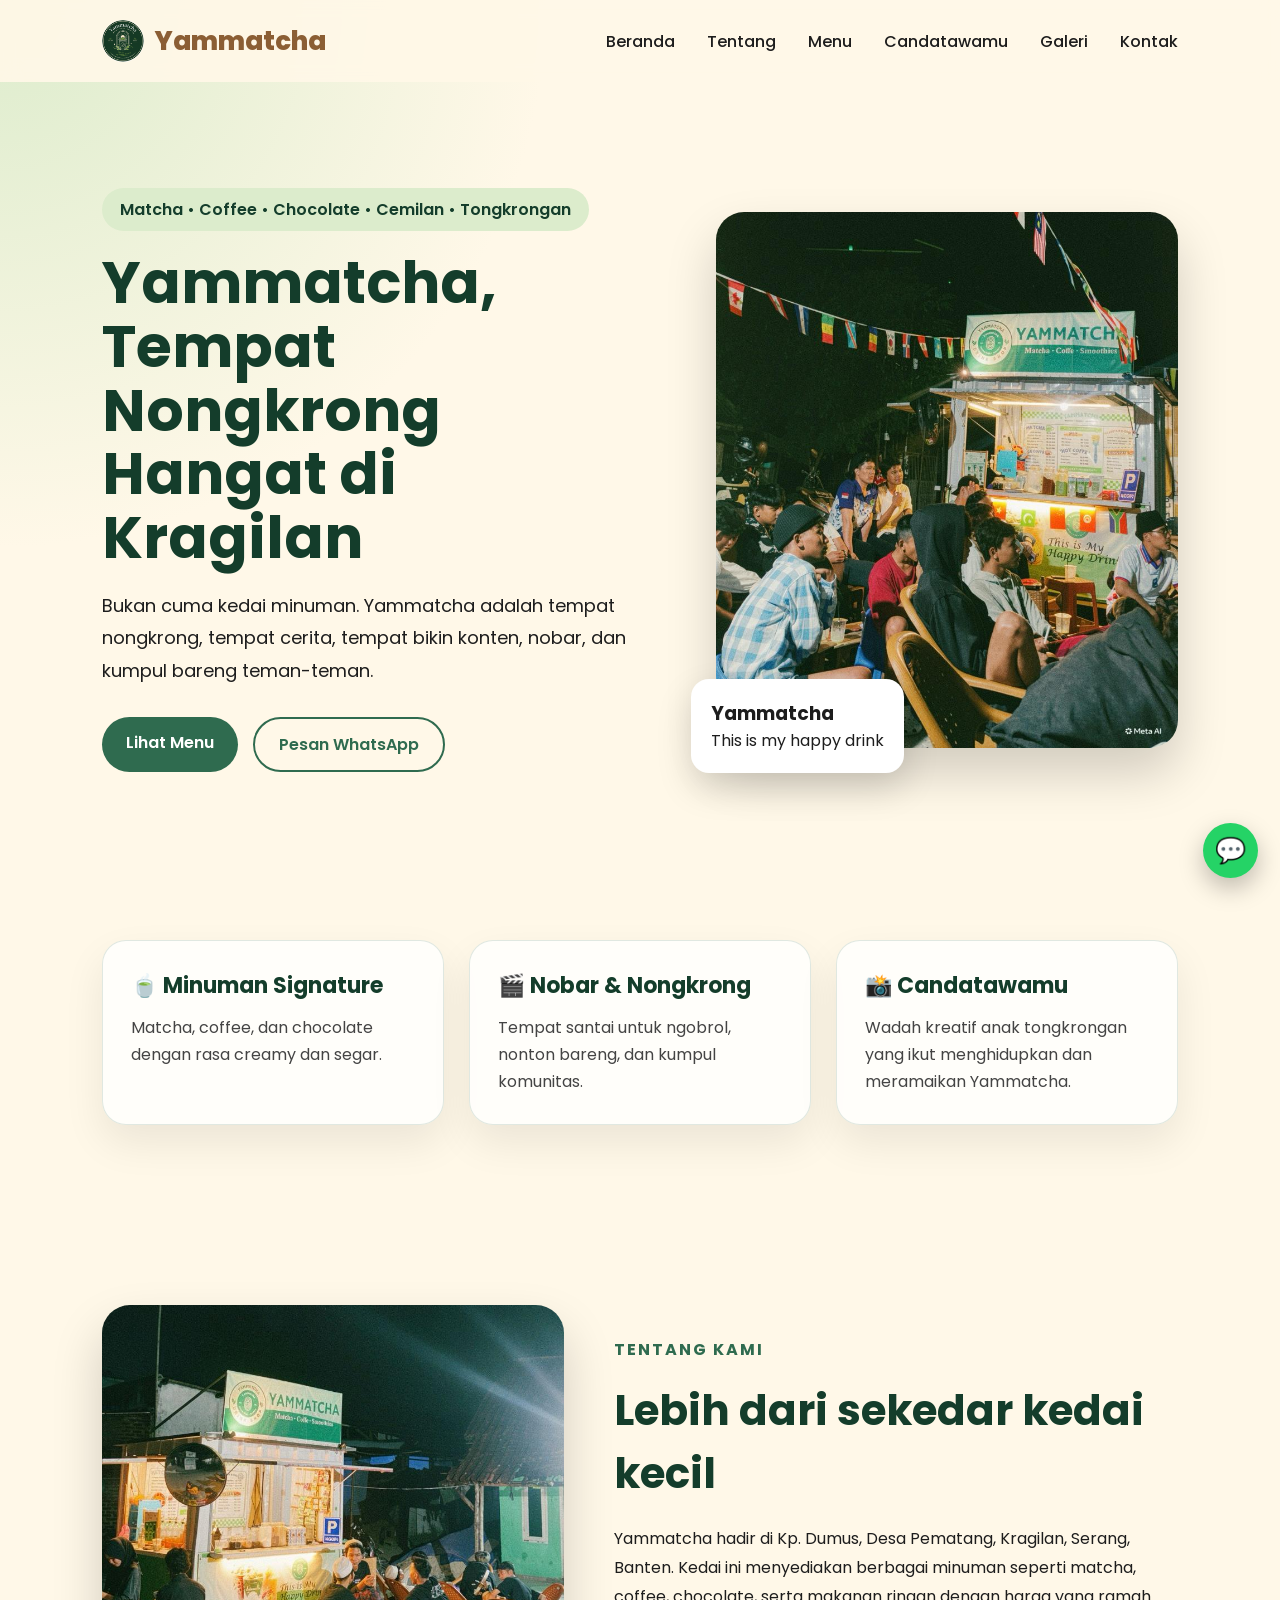
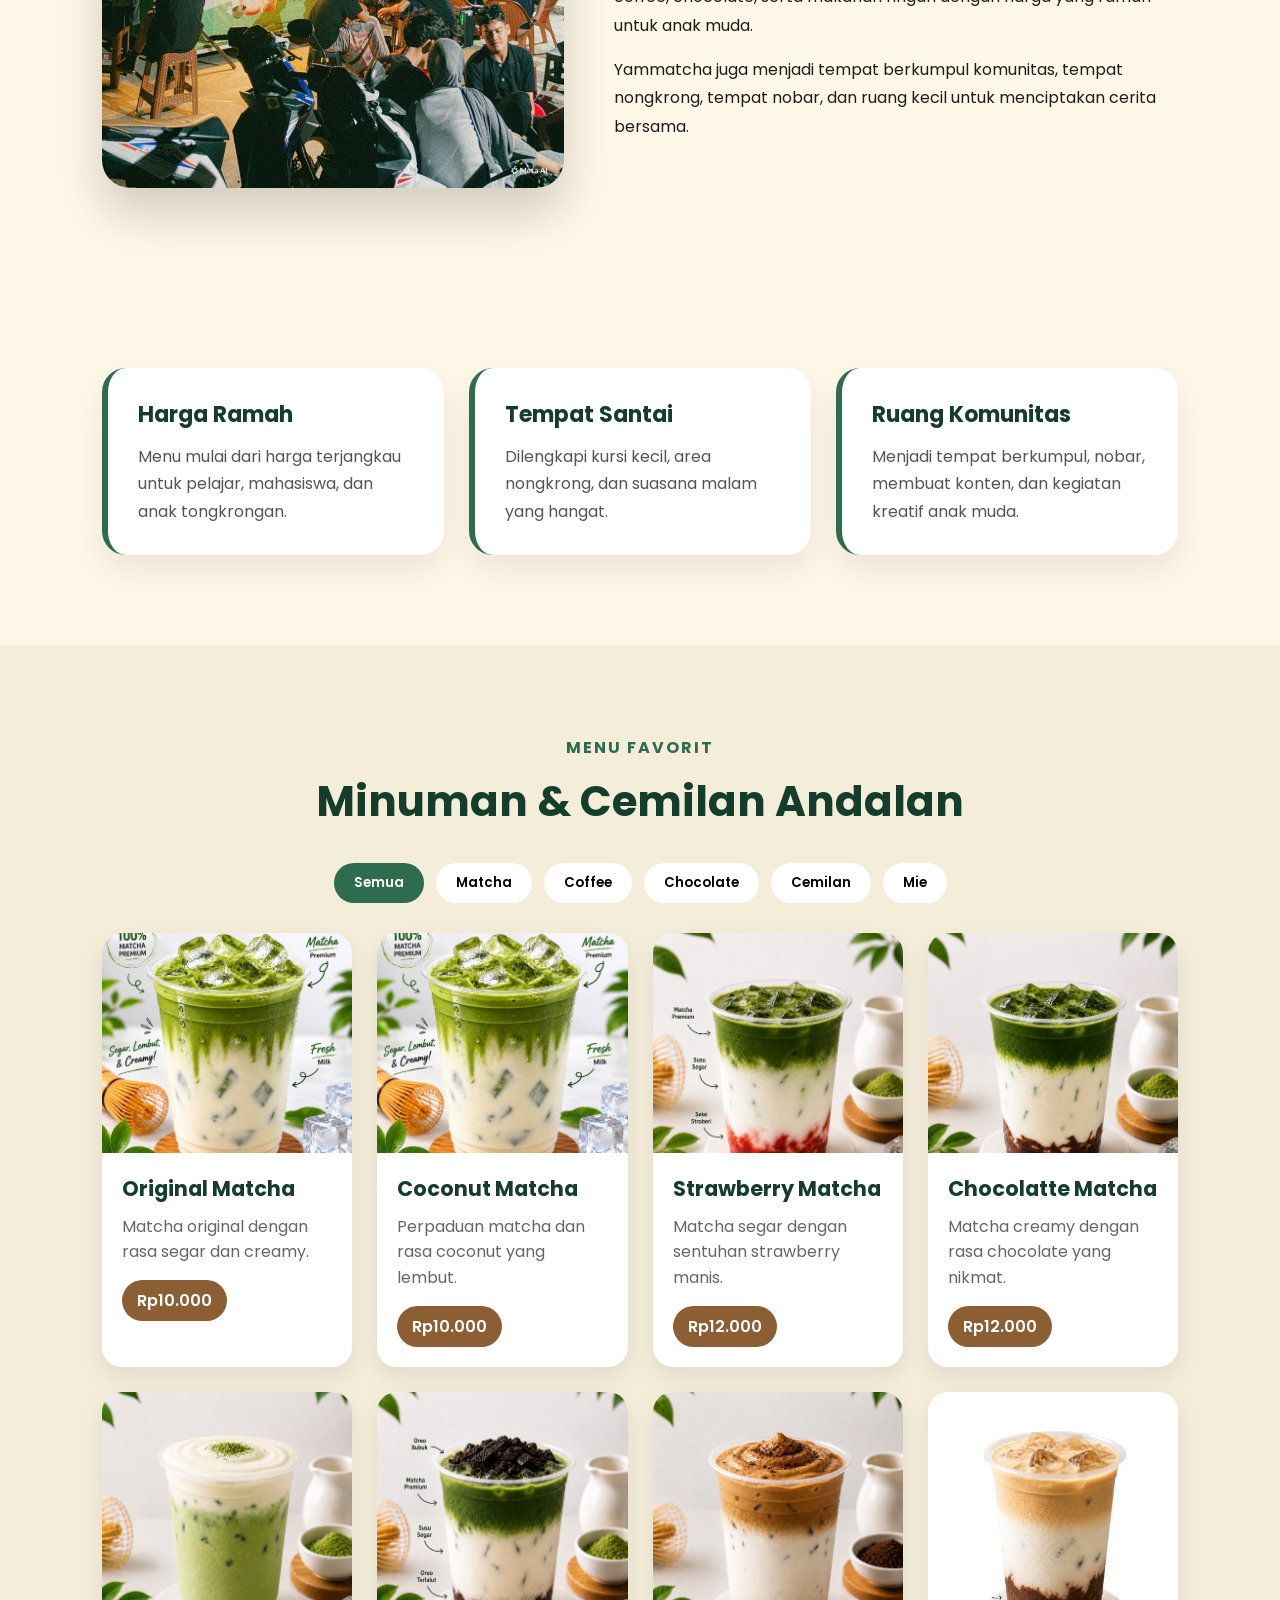
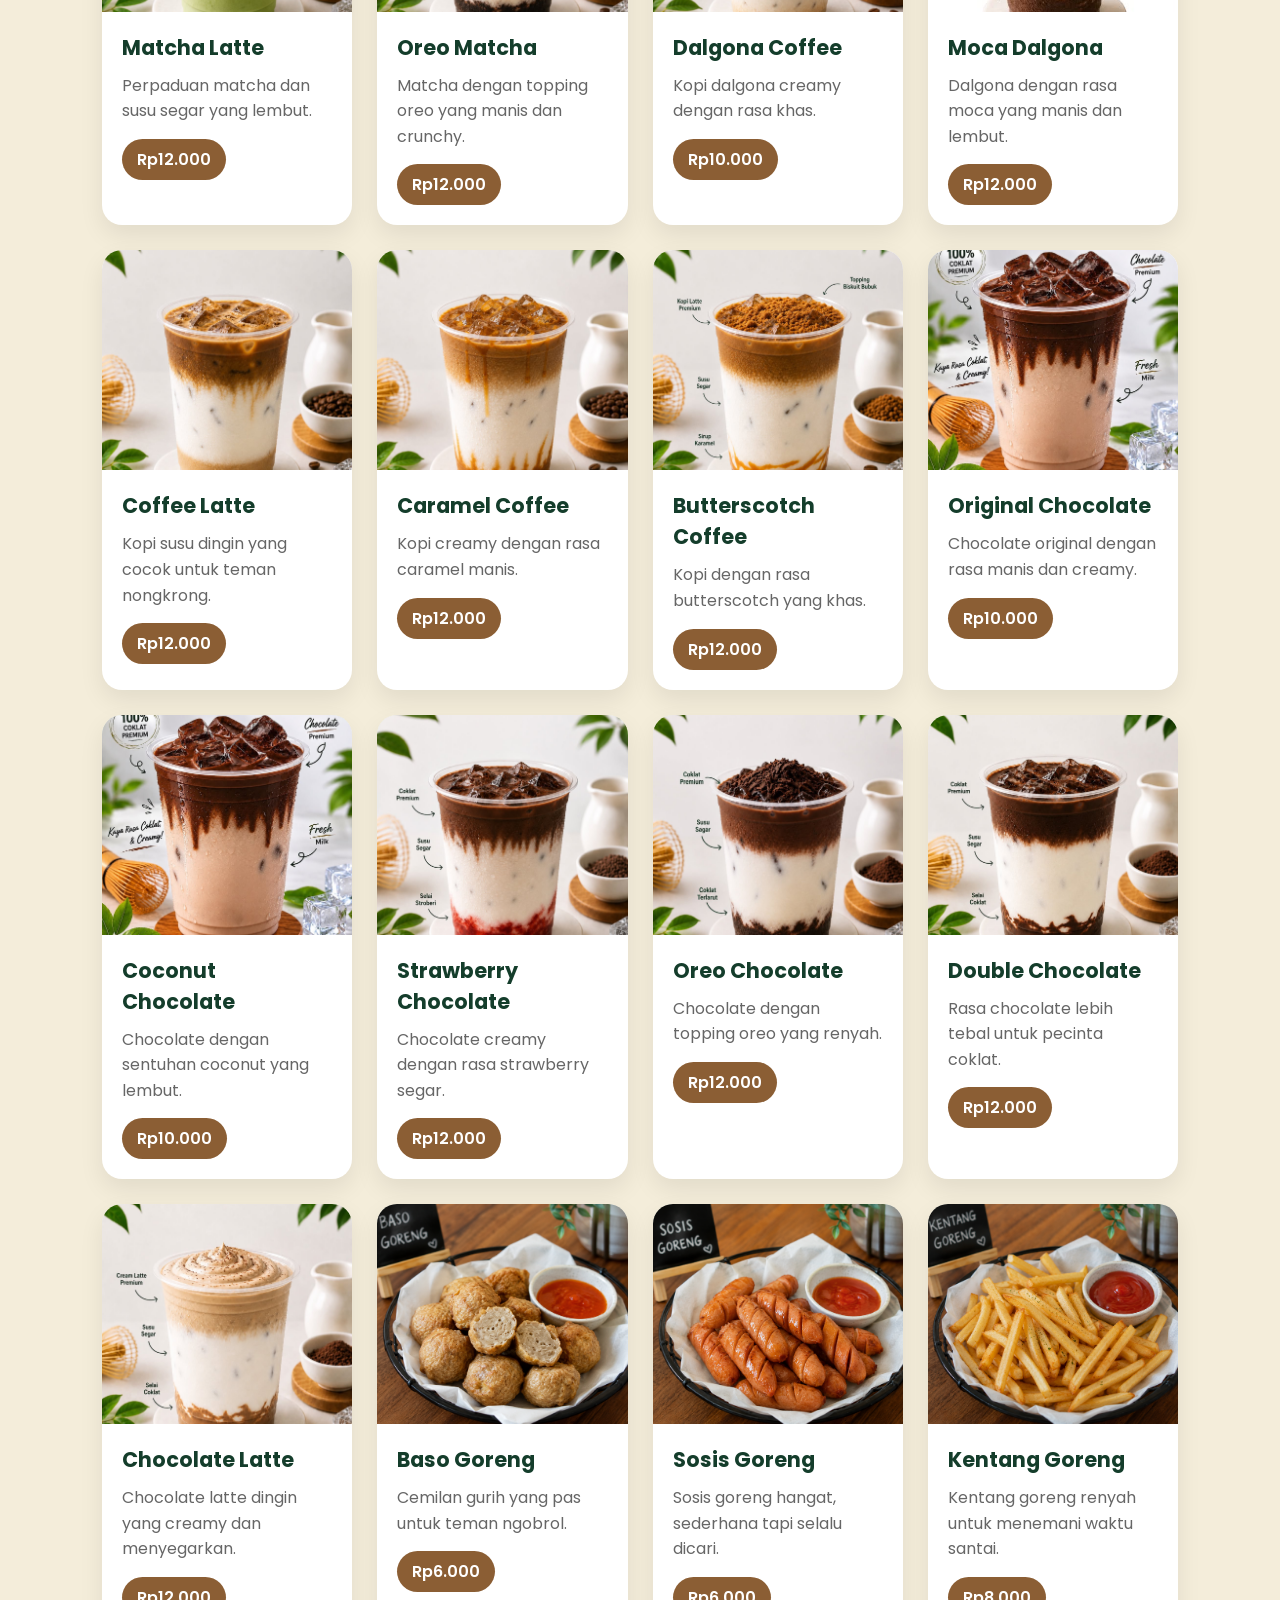
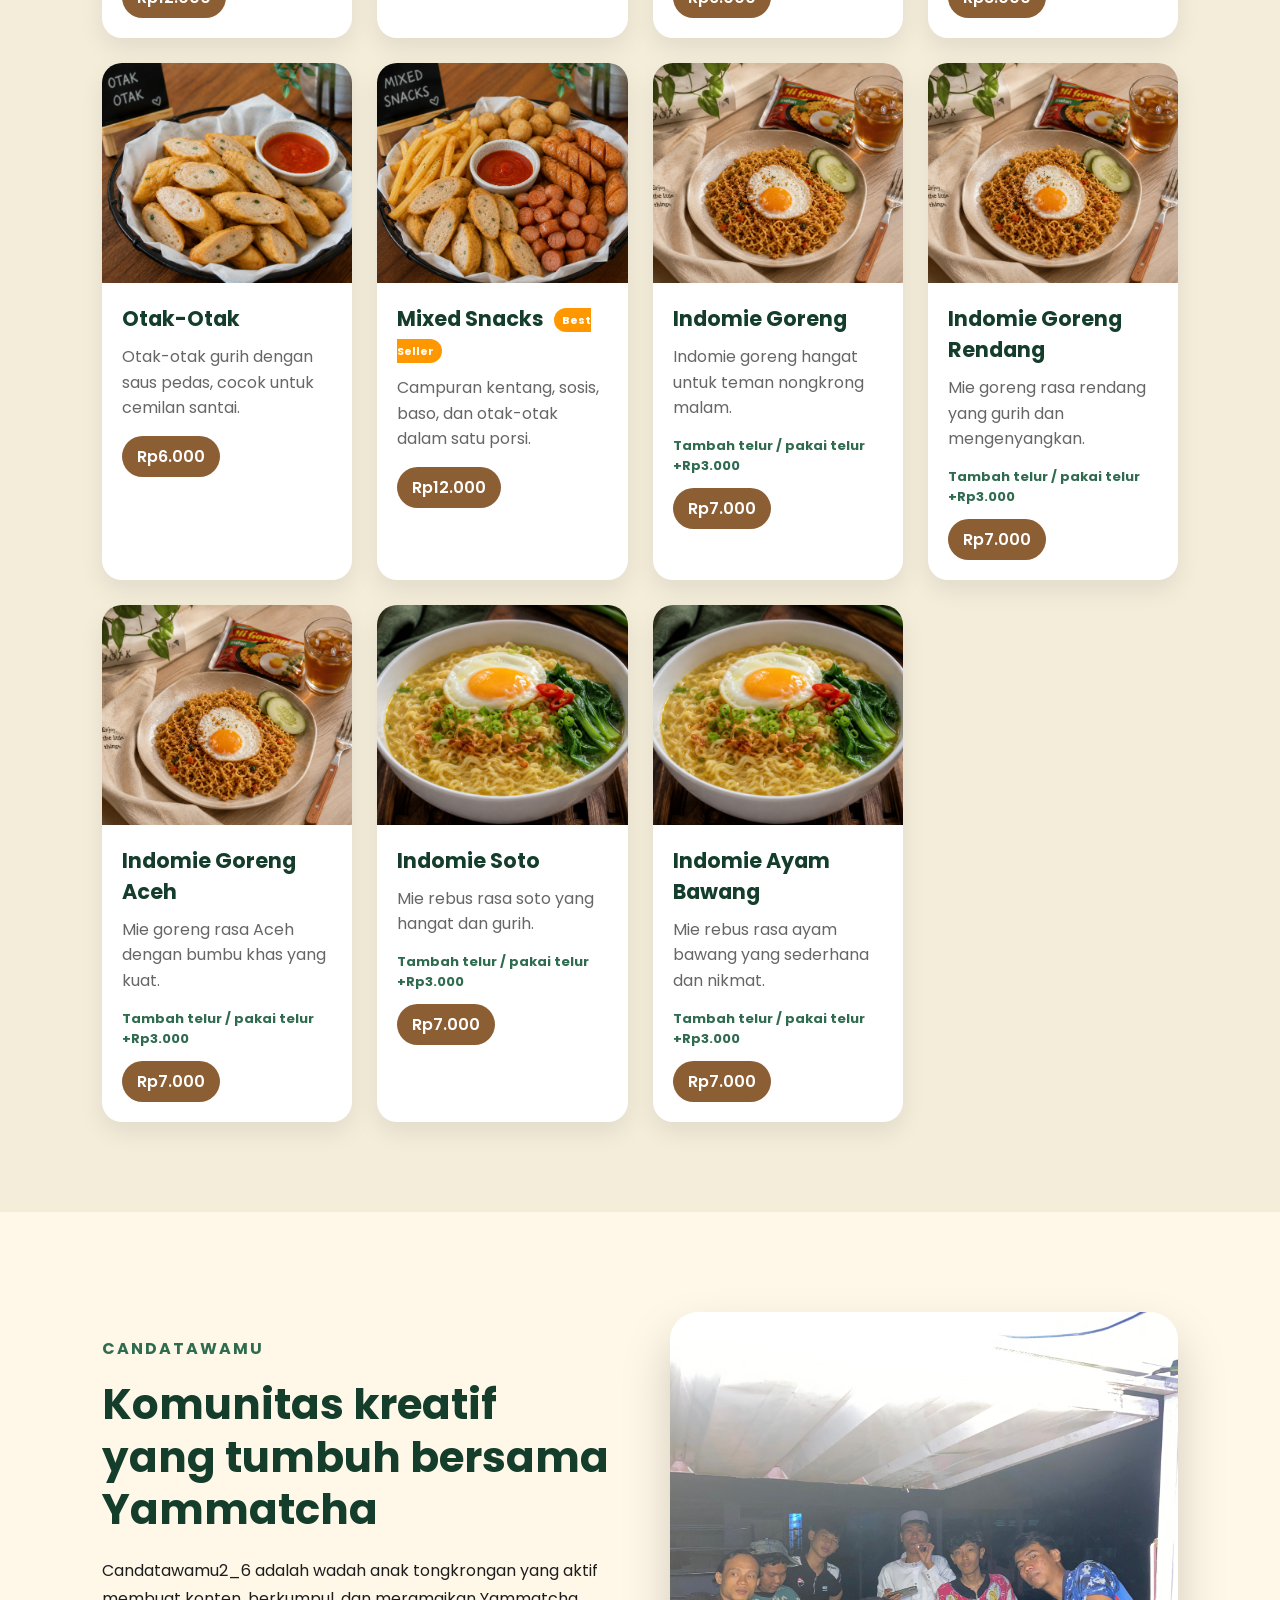
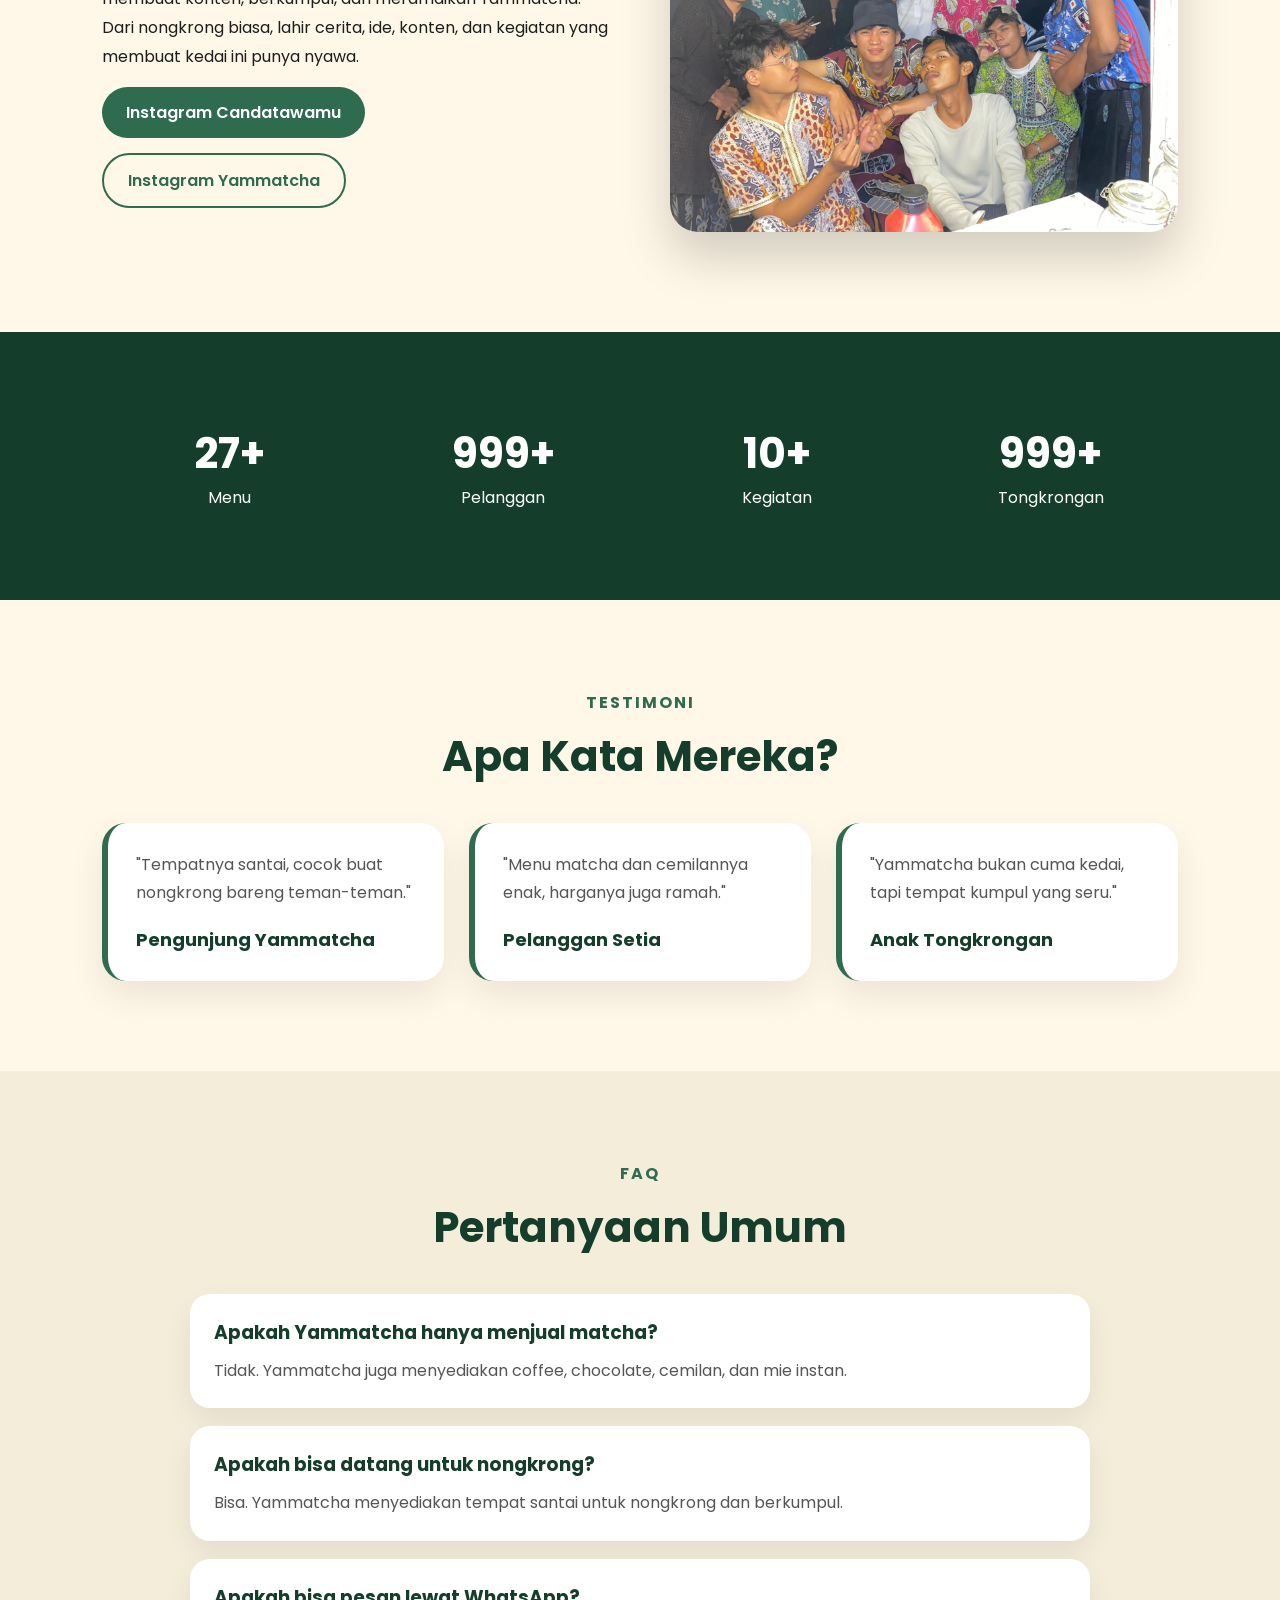
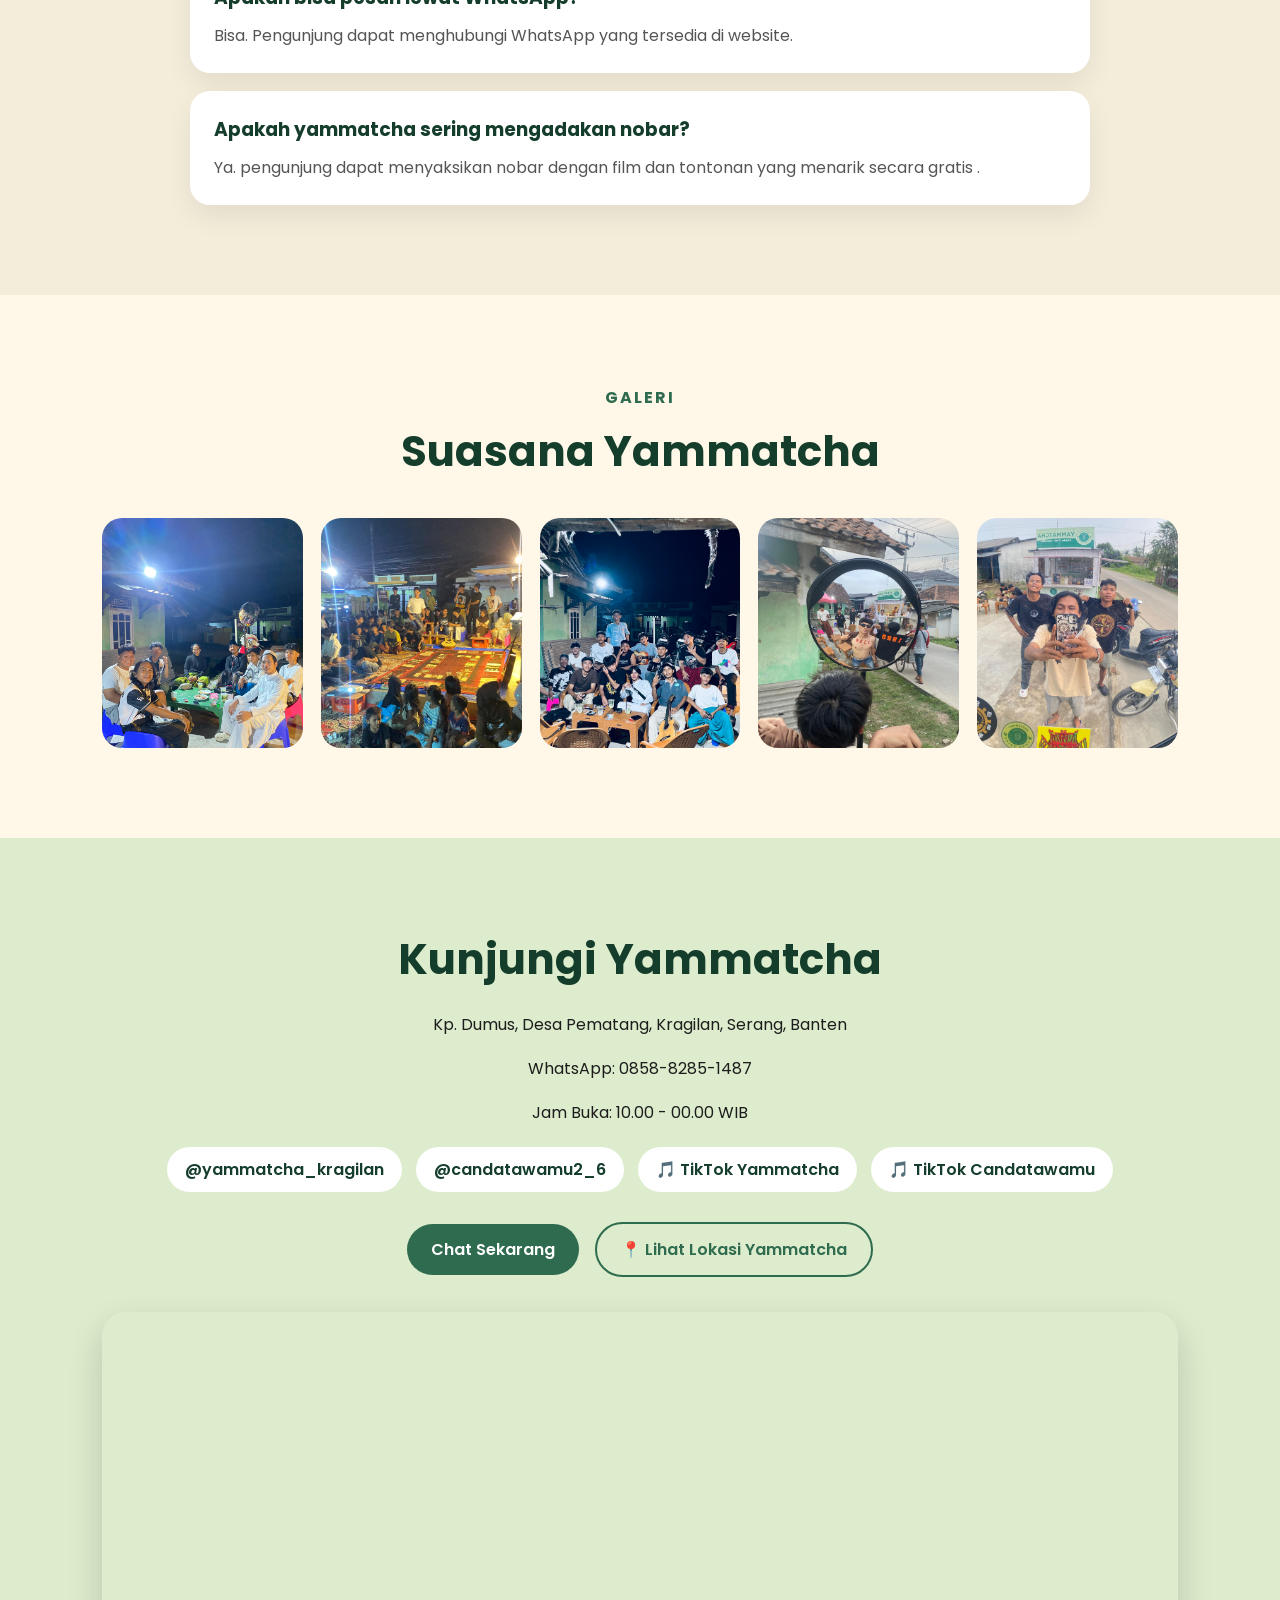
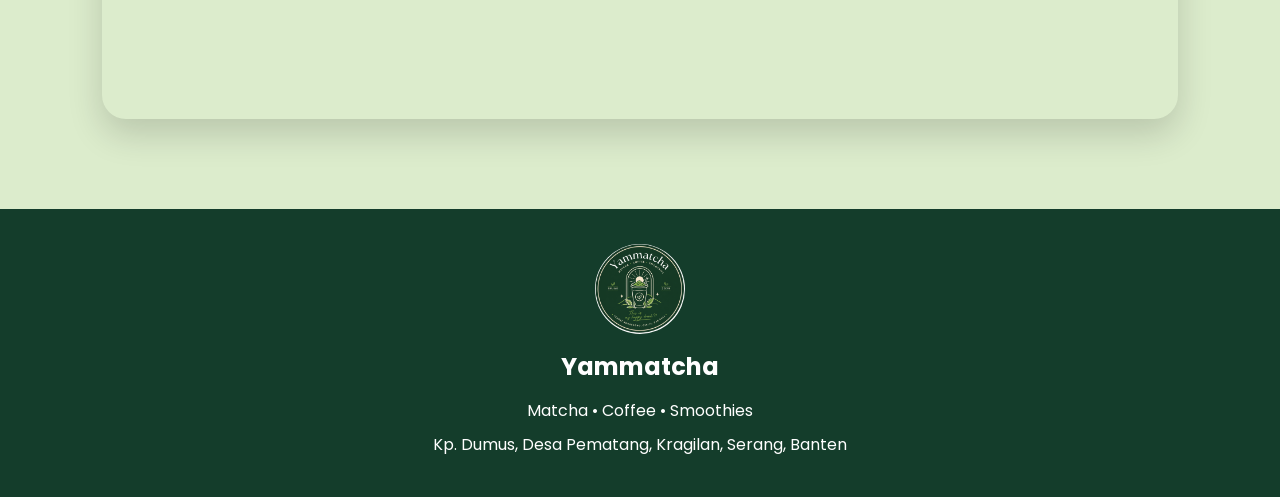
==== commit a0650f2c: "add SEO & sitemap" ====
--- a/index.html
+++ b/index.html
@@ -3,22 +3,80 @@
   <head>
     <meta charset="UTF-8" />
     <meta name="viewport" content="width=device-width, initial-scale=1.0" />
-    <title>Yammatcha | Matcha, Coffee & Tongkrongan</title>
+    <title>Yammatcha | Matcha, Coffee & Tongkrongan Hangat di Kragilan</title>
+
+    <!-- Meta SEO Utama -->
+    <meta
+      name="description"
+      content="Yammatcha adalah tempat nongkrong santai & kreatif di Kragilan. Menyediakan matcha, kopi, cokelat, dan cemilan lezat untuk tempat kumpul hangat."
+    />
+    <meta
+      name="keywords"
+      content="Yammatcha, Yammatcha Kragilan, tempat nongkrong Kragilan, cafe matcha Kragilan, warkop Kragilan, candatawamu26"
+    />
+    <meta name="robots" content="index, follow" />
+    <link rel="canonical" href="https://yammatcha-website.vercel.app/" />
+
+    <!-- Favicon -->
     <link rel="icon" href="img/logo-yammatcha.png" type="image/png" />
+
+    <!-- CSS & Fonts -->
     <link rel="stylesheet" href="style.css" />
-    <link rel="icon" href="img/logo.png" />
-
     <link rel="preconnect" href="https://fonts.googleapis.com" />
     <link
       href="https://fonts.googleapis.com/css2?family=Poppins:wght@400;500;600;700;800&family=Playfair+Display:wght@700&display=swap"
       rel="stylesheet"
     />
-    <meta property="og:title" content="Yammatcha" />
+
+    <!-- Open Graph / Tampilan saat link dibagikan ke WhatsApp & Medsos -->
+    <meta property="og:type" content="website" />
+    <meta property="og:url" content="https://yammatcha-website.vercel.app/" />
+    <meta
+      property="og:title"
+      content="Yammatcha | Tongkrongan Hangat di Kragilan"
+    />
     <meta
       property="og:description"
-      content="Matcha, Coffee, Cemilan & Tongkrongan Kreatif di Kragilan"
+      content="Matcha, Coffee, Cemilan & Tongkrongan Kreatif di Kragilan."
     />
-    <meta property="og:image" content="img/logo-yammatcha.png" />
+    <!-- Catatan: Menggunakan hero.jpg atau kedai.jpg agar preview WhatsApp terlihat menarik -->
+    <meta
+      property="og:image"
+      content="https://yammatcha-website.vercel.app/img/hero.jpg"
+    />
+
+    <!-- Twitter Card -->
+    <meta name="twitter:card" content="summary_large_image" />
+    <meta
+      name="twitter:title"
+      content="Yammatcha | Tongkrongan Hangat di Kragilan"
+    />
+    <meta
+      name="twitter:description"
+      content="Matcha, Coffee, Cemilan & Tongkrongan Kreatif di Kragilan."
+    />
+    <meta
+      name="twitter:image"
+      content="https://yammatcha-website.vercel.app/img/hero.jpg"
+    />
+
+    <!-- Schema Structured Data (Google Rich Snippets) -->
+    <script type="application/ld+json">
+      {
+        "@context": "https://schema.org",
+        "@type": "CafeOrCoffeeShop",
+        "name": "Yammatcha",
+        "image": "https://yammatcha-website.vercel.app/img/logo-yammatcha.png",
+        "description": "Matcha, Coffee, Cemilan & Tongkrongan Kreatif di Kragilan",
+        "address": {
+          "@type": "PostalAddress",
+          "addressLocality": "Kragilan",
+          "addressRegion": "Banten",
+          "addressCountry": "ID"
+        },
+        "url": "https://yammatcha-website.vercel.app/"
+      }
+    </script>
   </head>
 
   <body>
